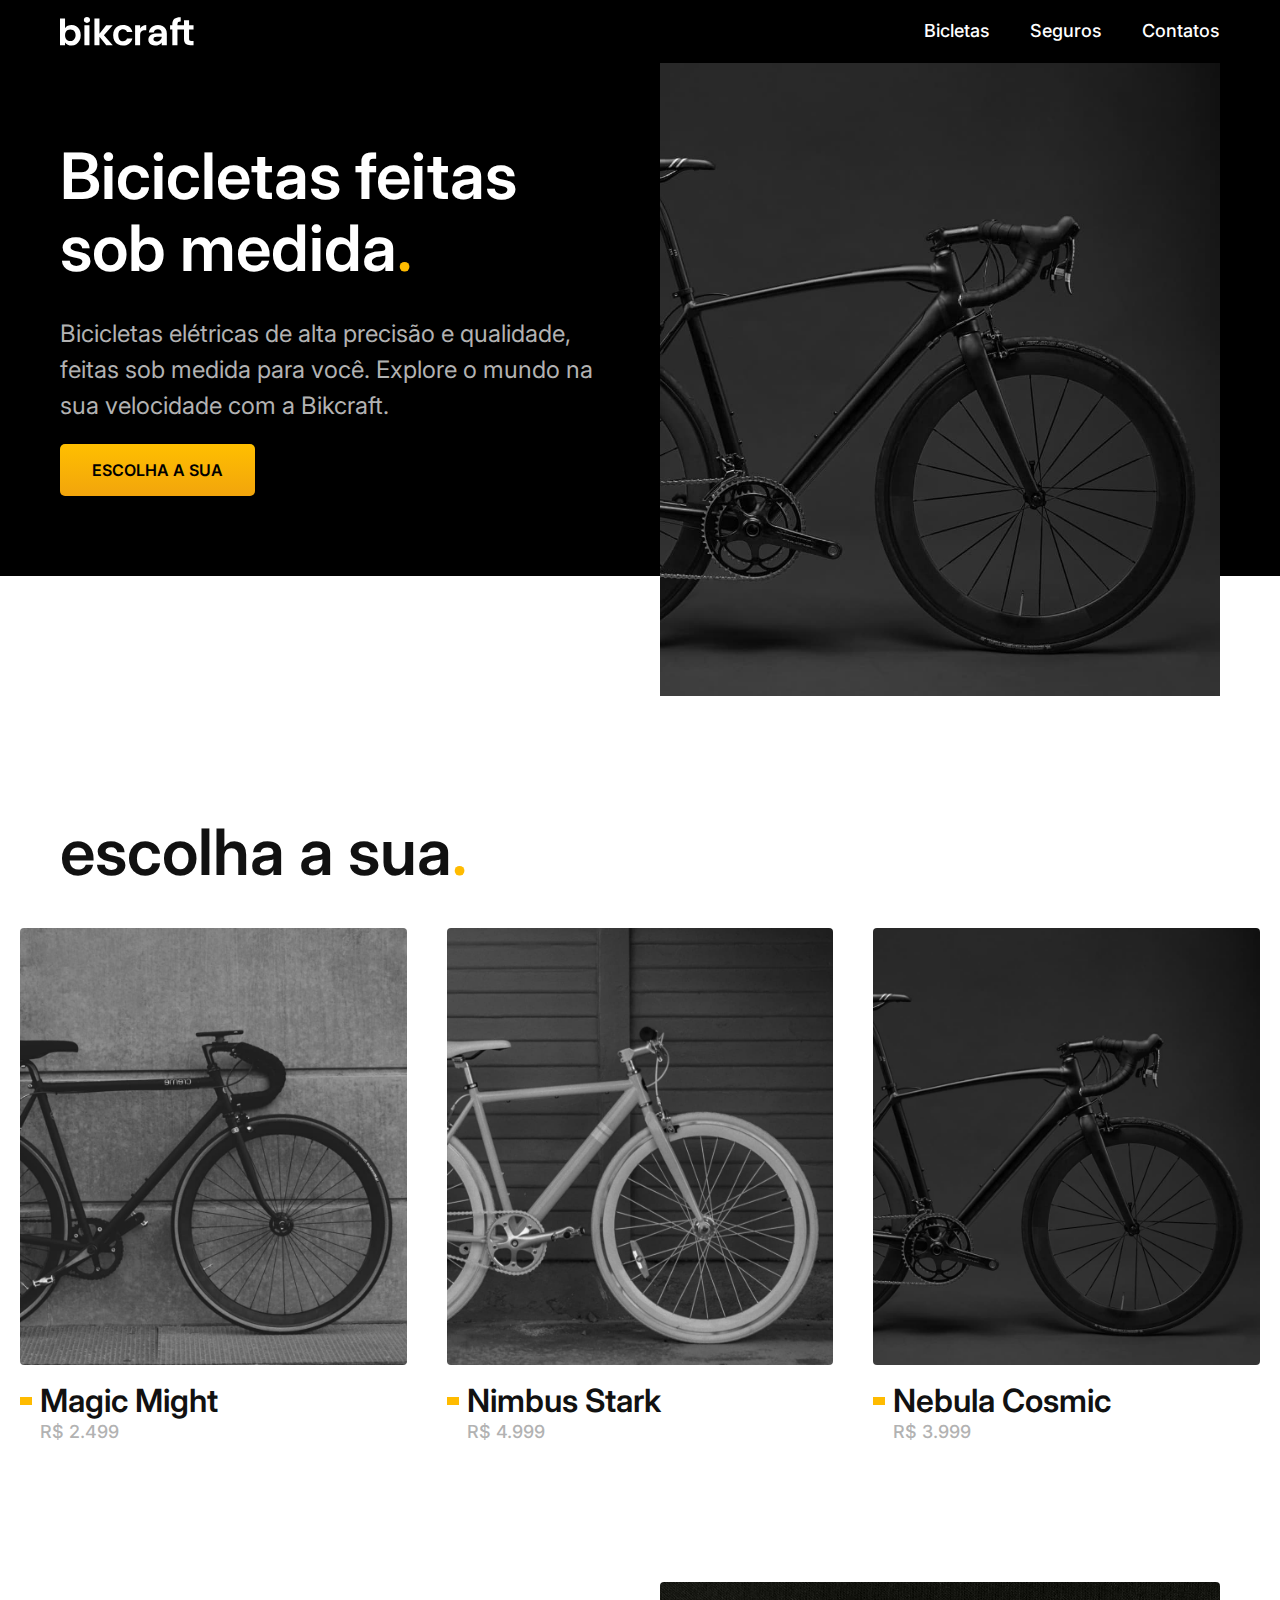
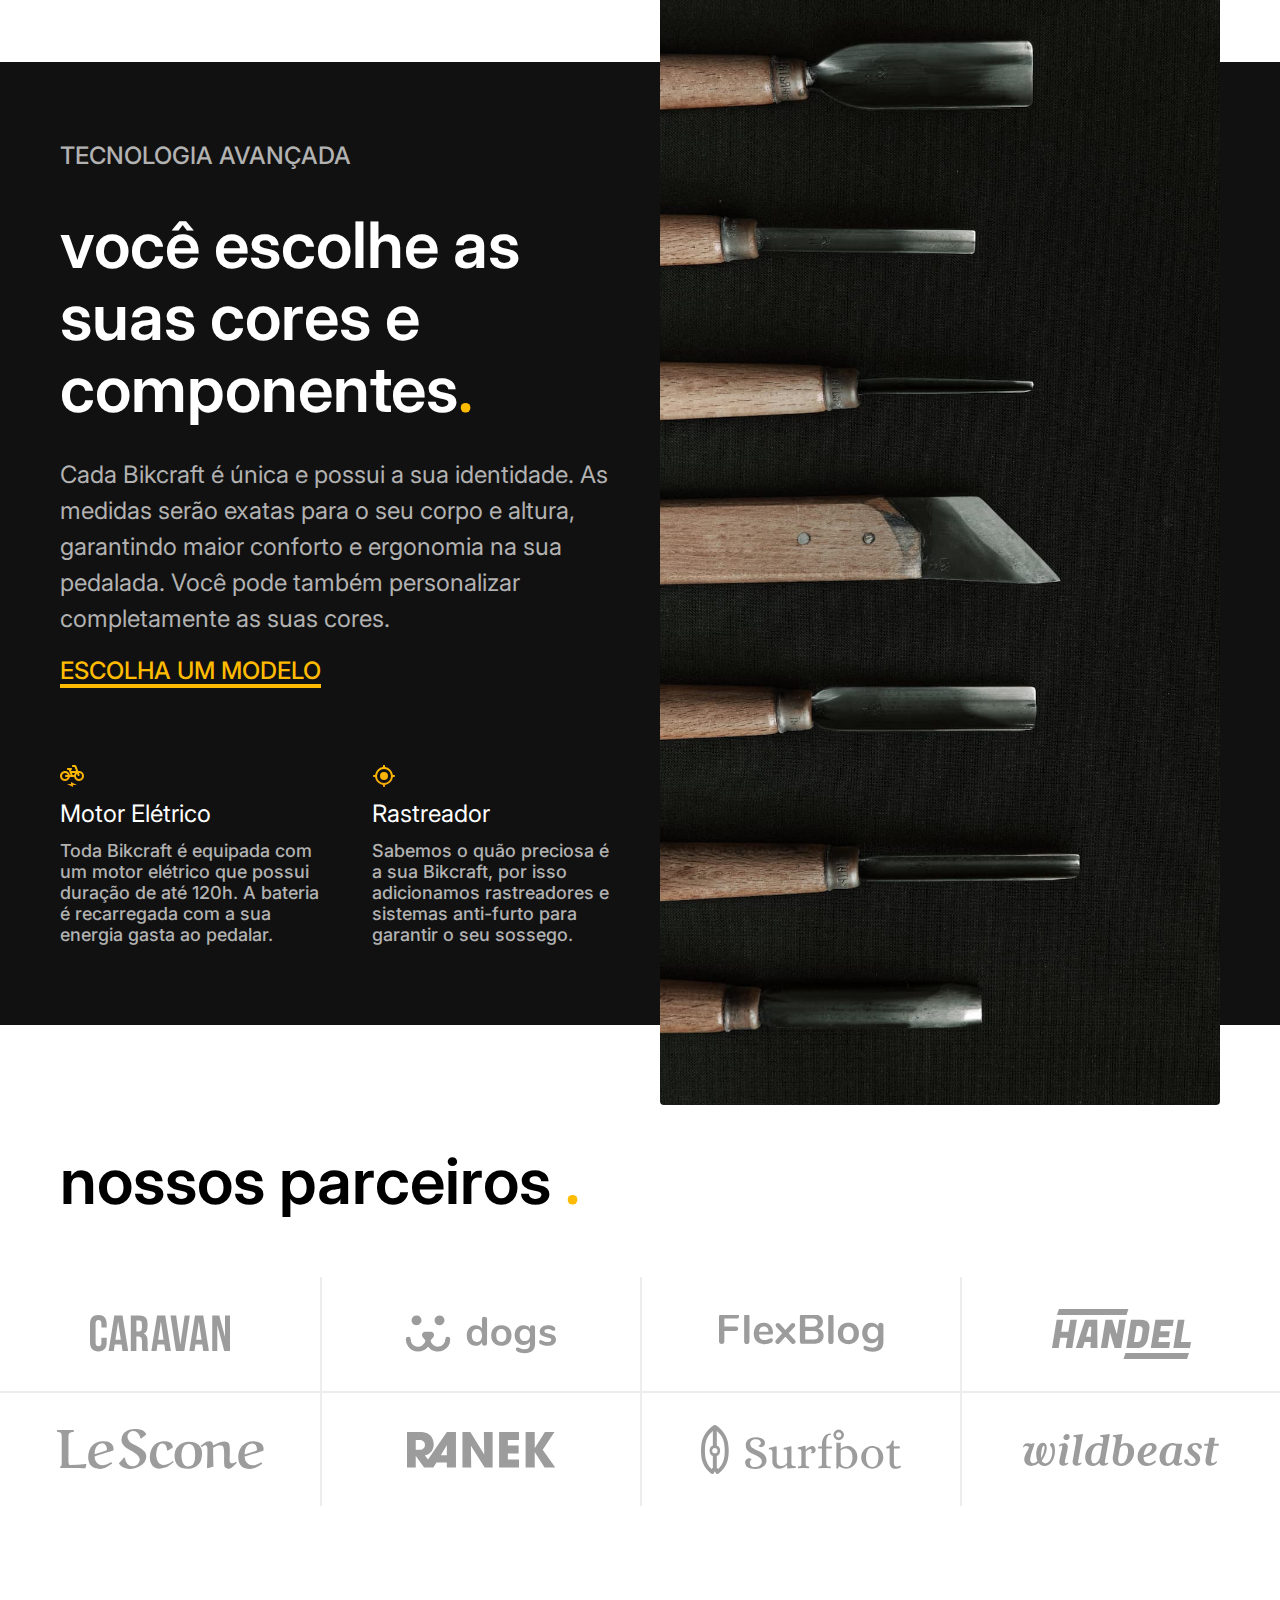
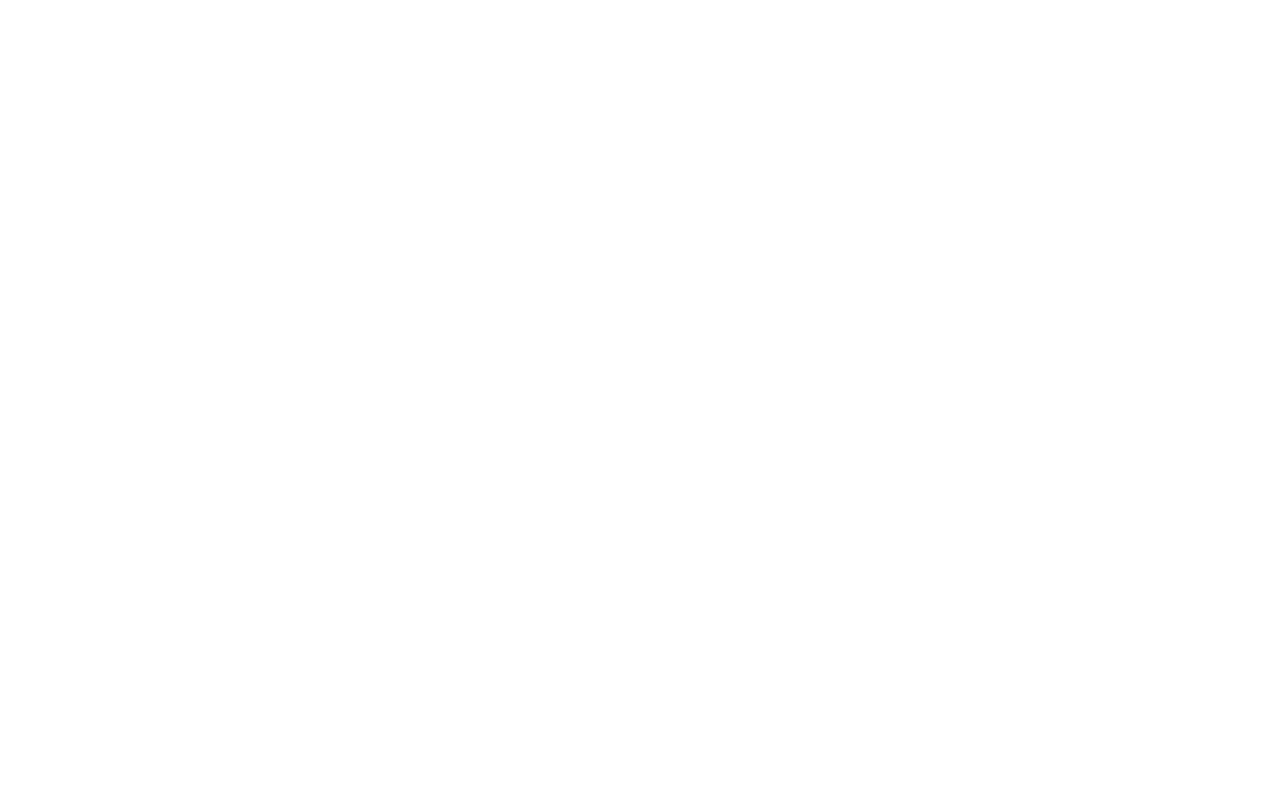
==== index.html @ 53ea2960 "feat: adicionar secao de parceiros" ====
<!DOCTYPE html>
<html lang="pt-br">

<head>
    <meta charset="UTF-8">
    <meta name="viewport" content="width=device-width, initial-scale=1.0">
    <meta name="description" content="Bicicletas elétricas de alta precisão e qualidade,  feitas sob medida para o cliente. Explore o mundo na sua velocidade com a Bikcraft.">
    <link rel="stylesheet" href="./assets/css/style.css">

    <link rel="shortcut icon" href="./assets/img/origamid-logo.png" type="image/x-icon">

    <title>Bikcraft Origamid</title>
</head>

<body>
    <header class="header-bg">

        <div class="header container">
            <a href="./index.html">
                <figure><img srcset="assets/img/bikcraft.svg" alt="bicicleta preta"></figure>
            </a>
            <nav aria-label="primaria">
                <ul class="header-menu font-s cor-0">
                    <li><a href="./bicicletas.html">Bicletas</a></li>
                    <li><a href="./seguros.html">Seguros</a></li>
                    <li><a href="./contatos.html">Contatos</a></li>
                </ul>
            </nav>
        </div>
    </header>

    <main class="introducao-bg">
        <section>
            <div class="introducao container">
                <div class="introducao-conteudo">
                    <h1 class="font-xl cor-0">Bicicletas feitas sob medida<span class="cor-p1">.</span></h1>
                    <p class="font-m cor-5">Bicicletas elétricas de alta precisão e qualidade, feitas sob medida para você. Explore o mundo na sua velocidade com a Bikcraft.</p>
                    <a href="./bicicletas.html" class="botao">ESCOLHA A SUA</a>
                </div>
                <figure><img srcset="assets/img/bicicletas/nimbus-home.jpg" alt="bicicleta preta"></figure>
            </div>
        </section>
    </main>

    <article class="bicicletas-lista">
        <h2 class="font-xl cor-11 container">escolha a sua<span class="cor-p1">.</span></h2>

        <ul class="container">



            <li>
                <a href="">
                    <img src="./assets/img/bicicletas/magic-home.jpg" alt="">
                    <h3 class="font-l cor-11">Magic Might</h3>
                    <span class="font-s cor-5">R$ 2.499</span>
                </a>
            </li>


            <li>
                <a href="">
                    <img src="./assets/img/bicicletas/nebula-home.jpg" alt="">
                    <h3 class="font-l cor-11">Nimbus Stark</h3>
                    <span class="font-s cor-5">R$ 4.999</span>
                </a>

            </li>

            <li>
                <a href="">
                    <figure><img src="./assets/img/bicicletas/nimbus-home.jpg" alt=""></figure>
                    <h3 class="font-l cor-11">Nebula Cosmic</h3>
                    <span class="font-s cor-5">R$ 3.999</span>
                </a>
            </li>

        </ul>

    </article>

    <article class="tecnologia-bg">

        <div class="tecnologia container">

            <div class="tecnologia-conteudo">

                <span class="font-m-b cor-5">TECNOLOGIA AVANÇADA</span>
                <h2 class="font-xl cor-0">você escolhe as suas cores e componentes<span class="cor-p1">.</span></h2>
                <p class="font-m cor-5">Cada Bikcraft é única e possui a sua identidade. As medidas serão exatas para o seu corpo e altura, garantindo maior conforto e ergonomia na sua pedalada. Você pode também personalizar completamente as suas cores.</p>
                <a href="" class="font-m-b cor-p1">ESCOLHA UM MODELO</a>


                <div class="tecnologia-vantagens">

                    <div>
                        <img src="./assets/img/icones/eletrica.svg" alt="">
                        <h3 class="font-m cor-0">Motor Elétrico</h3>
                        <p class="font-s cor-5">Toda Bikcraft é equipada com um motor elétrico que possui duração de até 120h. A bateria é recarregada com a sua energia gasta ao pedalar.</p>
                    </div>

                    <div>
                        <img src="./assets/img/icones/rastreador.svg" alt="">
                        <h3 class="font-m cor-0">Rastreador</h3>
                        <p class="font-s cor-5">Sabemos o quão preciosa é a sua Bikcraft, por isso adicionamos rastreadores e sistemas anti-furto para garantir o seu sossego.</p>
                    </div>
                </div>


            </div>

            <figure class="tecnologia-img"><img src="./assets/img/fotos/tecnologia.jpg" alt=""></figure>
        </div>
    </article>

    <section aria-labelledby="parceiros-title" class="parceiros ">
        <h2 id="parceiros-title" class="font-xl container">nossos parceiros <span class="cor-p1">.</span></h2>

        <ul class="parceiros-conteudo">
            <li><img src="./assets/img/parceiros/caravan.svg" alt=""></li>
            <li><img src="./assets/img/parceiros/dogs.svg" alt=""></li>
            <li><img src="./assets/img/parceiros/flexblog.svg" alt=""></li>
            <li><img src="./assets/img/parceiros/handel.svg" alt=""></li>
            <li><img src="./assets/img/parceiros/lescone.svg" alt=""></li>
            <li><img src="./assets/img/parceiros/ranek.svg" alt=""></li>
            <li><img src="./assets/img/parceiros/surfbot.svg" alt=""></li>
            <li><img src="./assets/img/parceiros/wildbeast.svg" alt=""></li>
        </ul>

    </section>


</body>

</html>
---- assets/css/style.css ----
@import url(./global/global.css);
@import url(./utilidades/cores.css);
@import url(./utilidades/tipografia.css);

@import url(./global/header.css);

@import url(./utilidades/componentes.css);

@import url(./home/introducao.css);
@import url(./home/bicicletas-lista.css);
@import url(./home/tecnologias.css);
@import url(./home/parceiros.css);
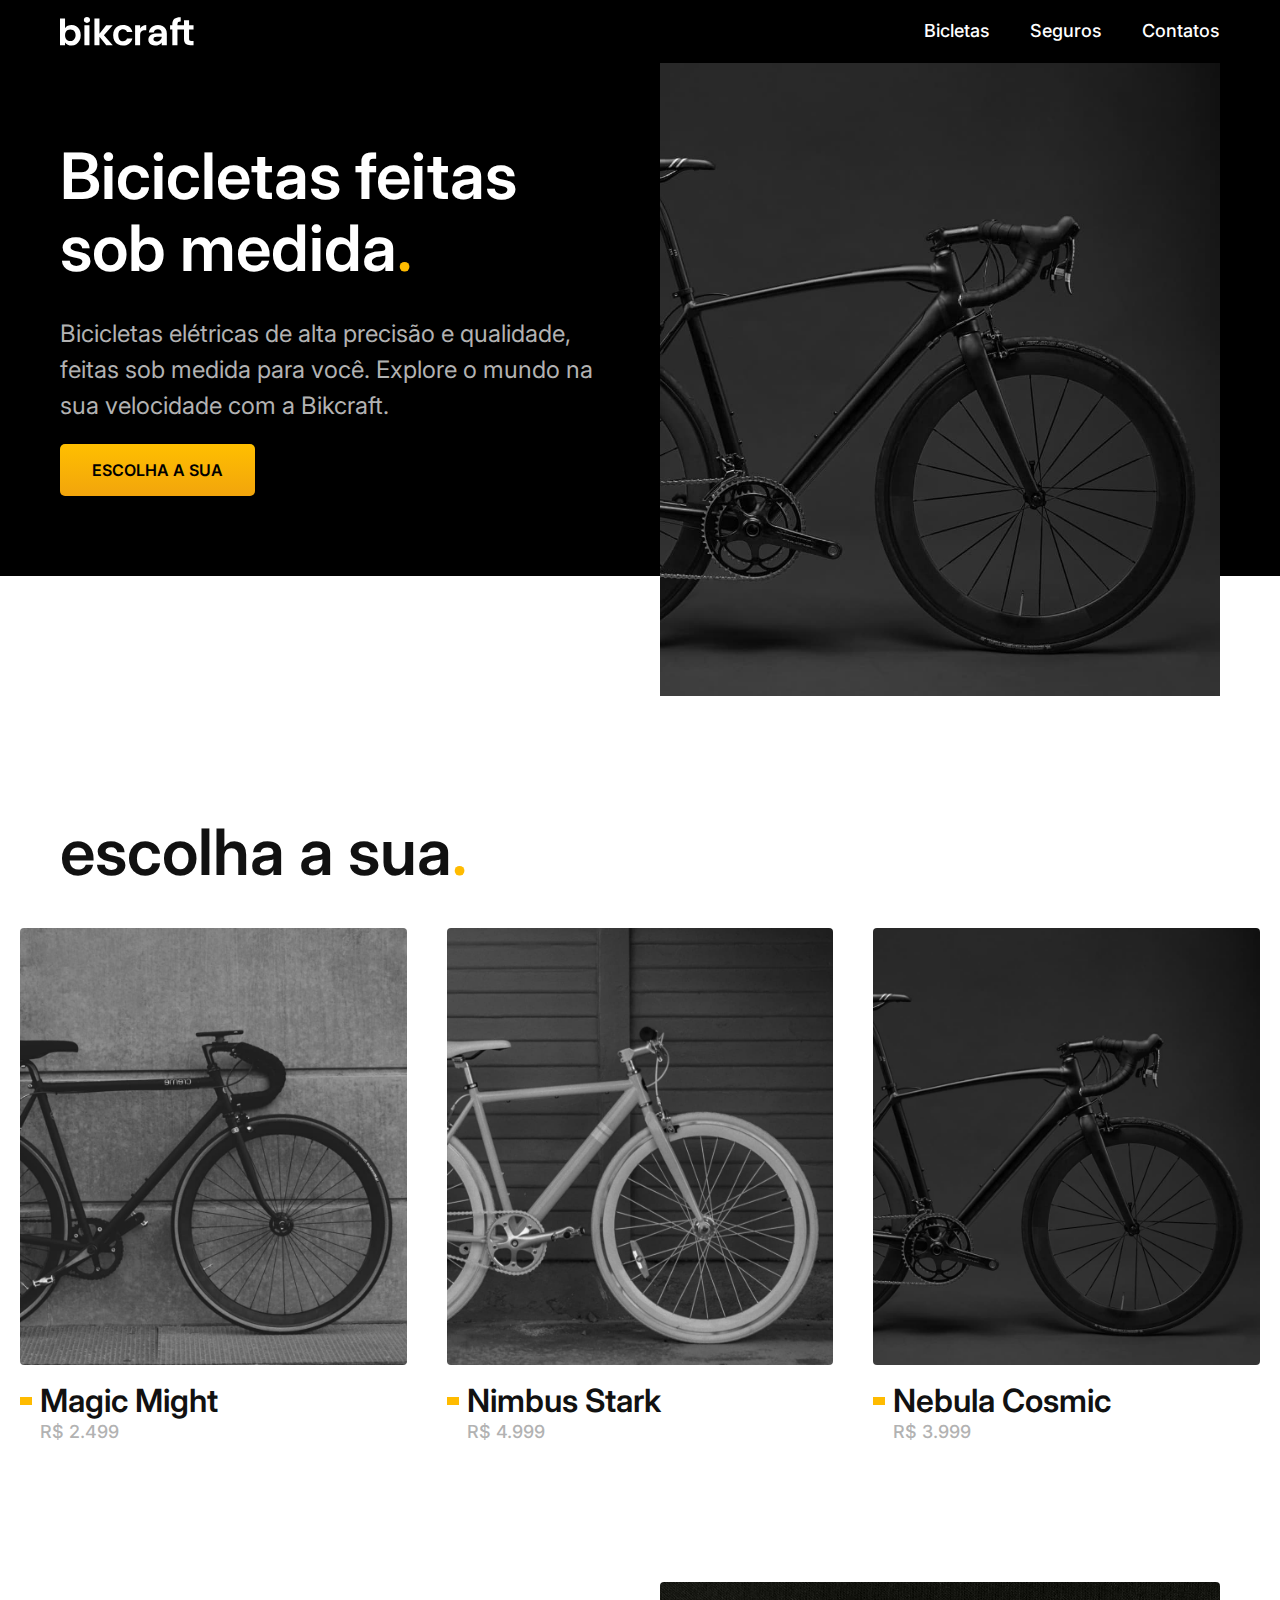
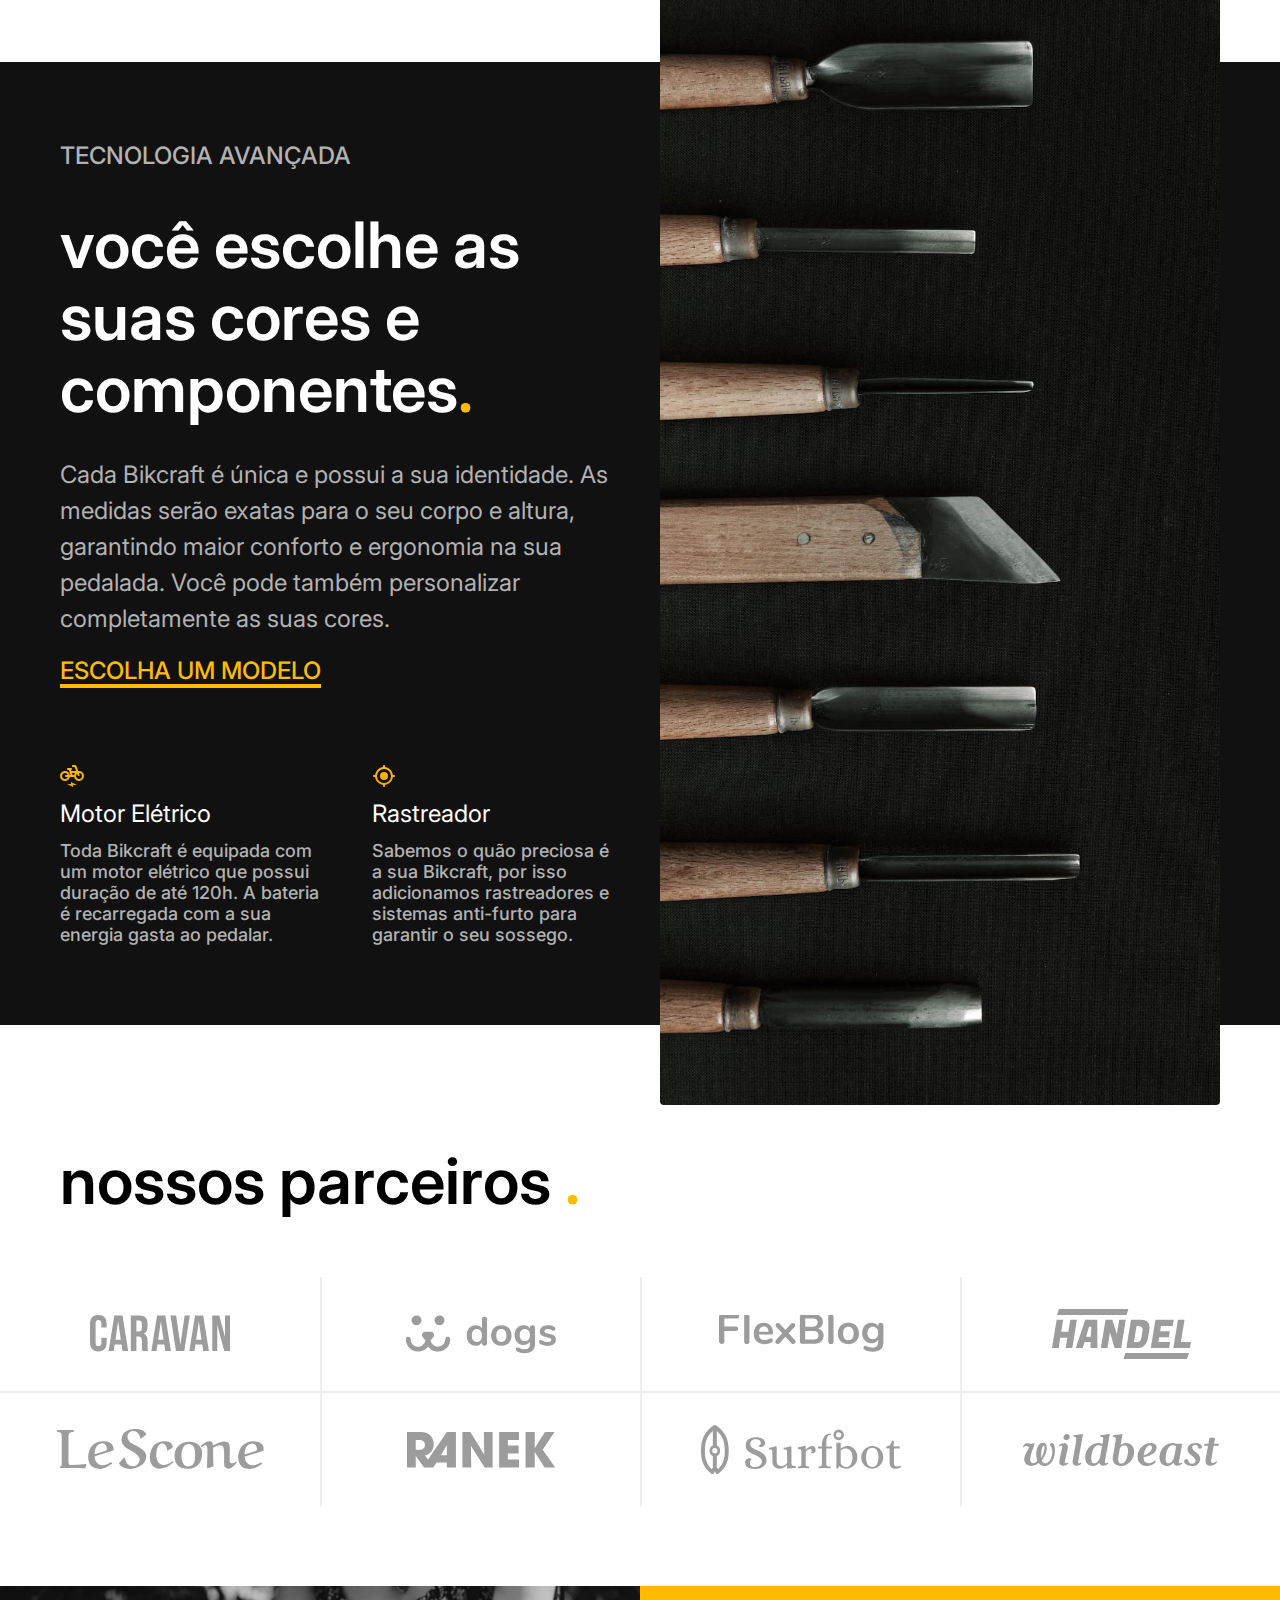
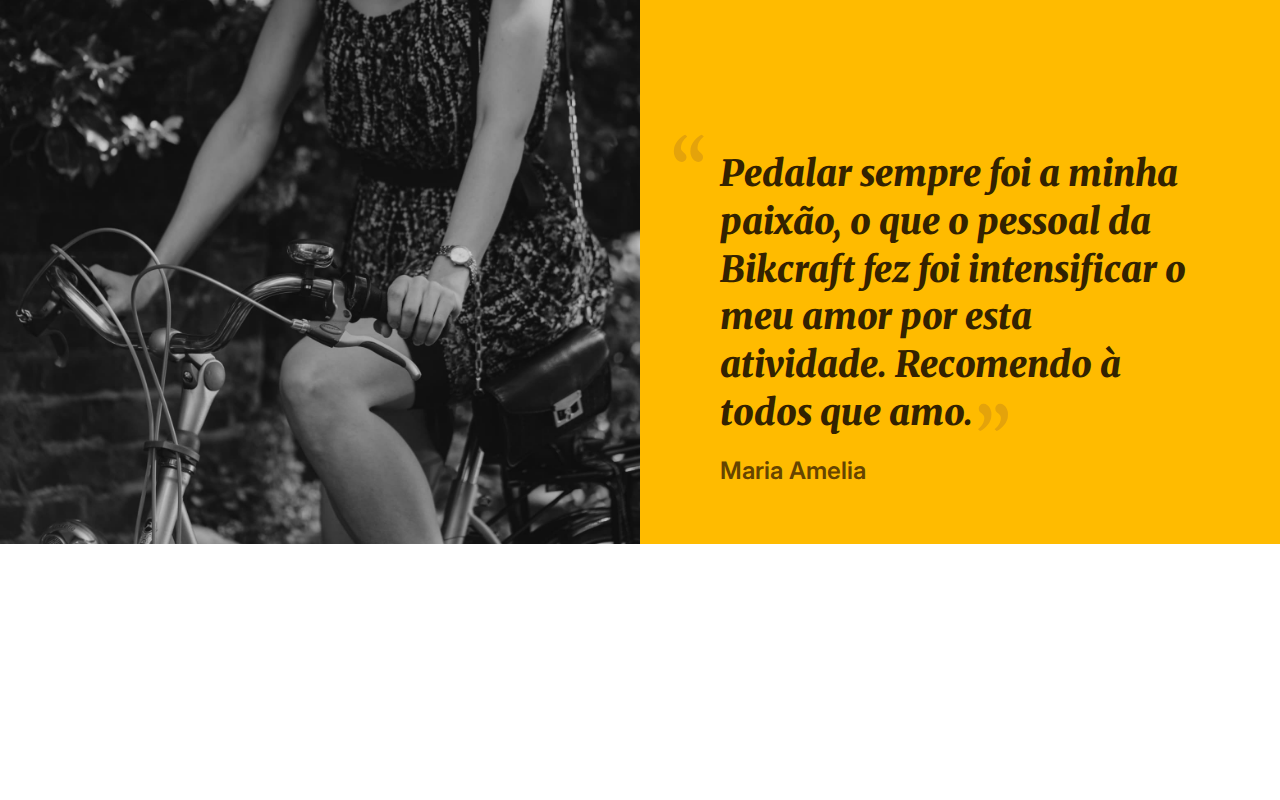
==== commit d48d2100: "feat: adicionar secao de depoimentos" ====
--- a/index.html
+++ b/index.html
@@ -129,7 +129,16 @@
 
     </section>
 
+    <section aria-label="depoimento de clientes" class="depoimento ">
+        <div class="depoimento-img"><img src="./assets/img/fotos/depoimento.jpg" alt=""></div>
+        <div class="depoimento-conteudo">
+            <blockquote>
+                <p>Pedalar sempre foi a minha paixão, o que o pessoal da Bikcraft fez foi intensificar o meu amor por esta atividade. Recomendo à todos que amo.</p>
+                <span class="font-m-b cor-p4">Maria Amelia</span>
+            </blockquote>
+        </div>
 
+    </section>
 </body>
 
 </html>--- a/assets/css/style.css
+++ b/assets/css/style.css
@@ -6,8 +6,11 @@
 
 @import url(./utilidades/componentes.css);
 
+
+/* Home */
 @import url(./home/introducao.css);
 @import url(./home/bicicletas-lista.css);
 @import url(./home/tecnologias.css);
 @import url(./home/parceiros.css);
+@import url(./home/depoimentos.css);
 
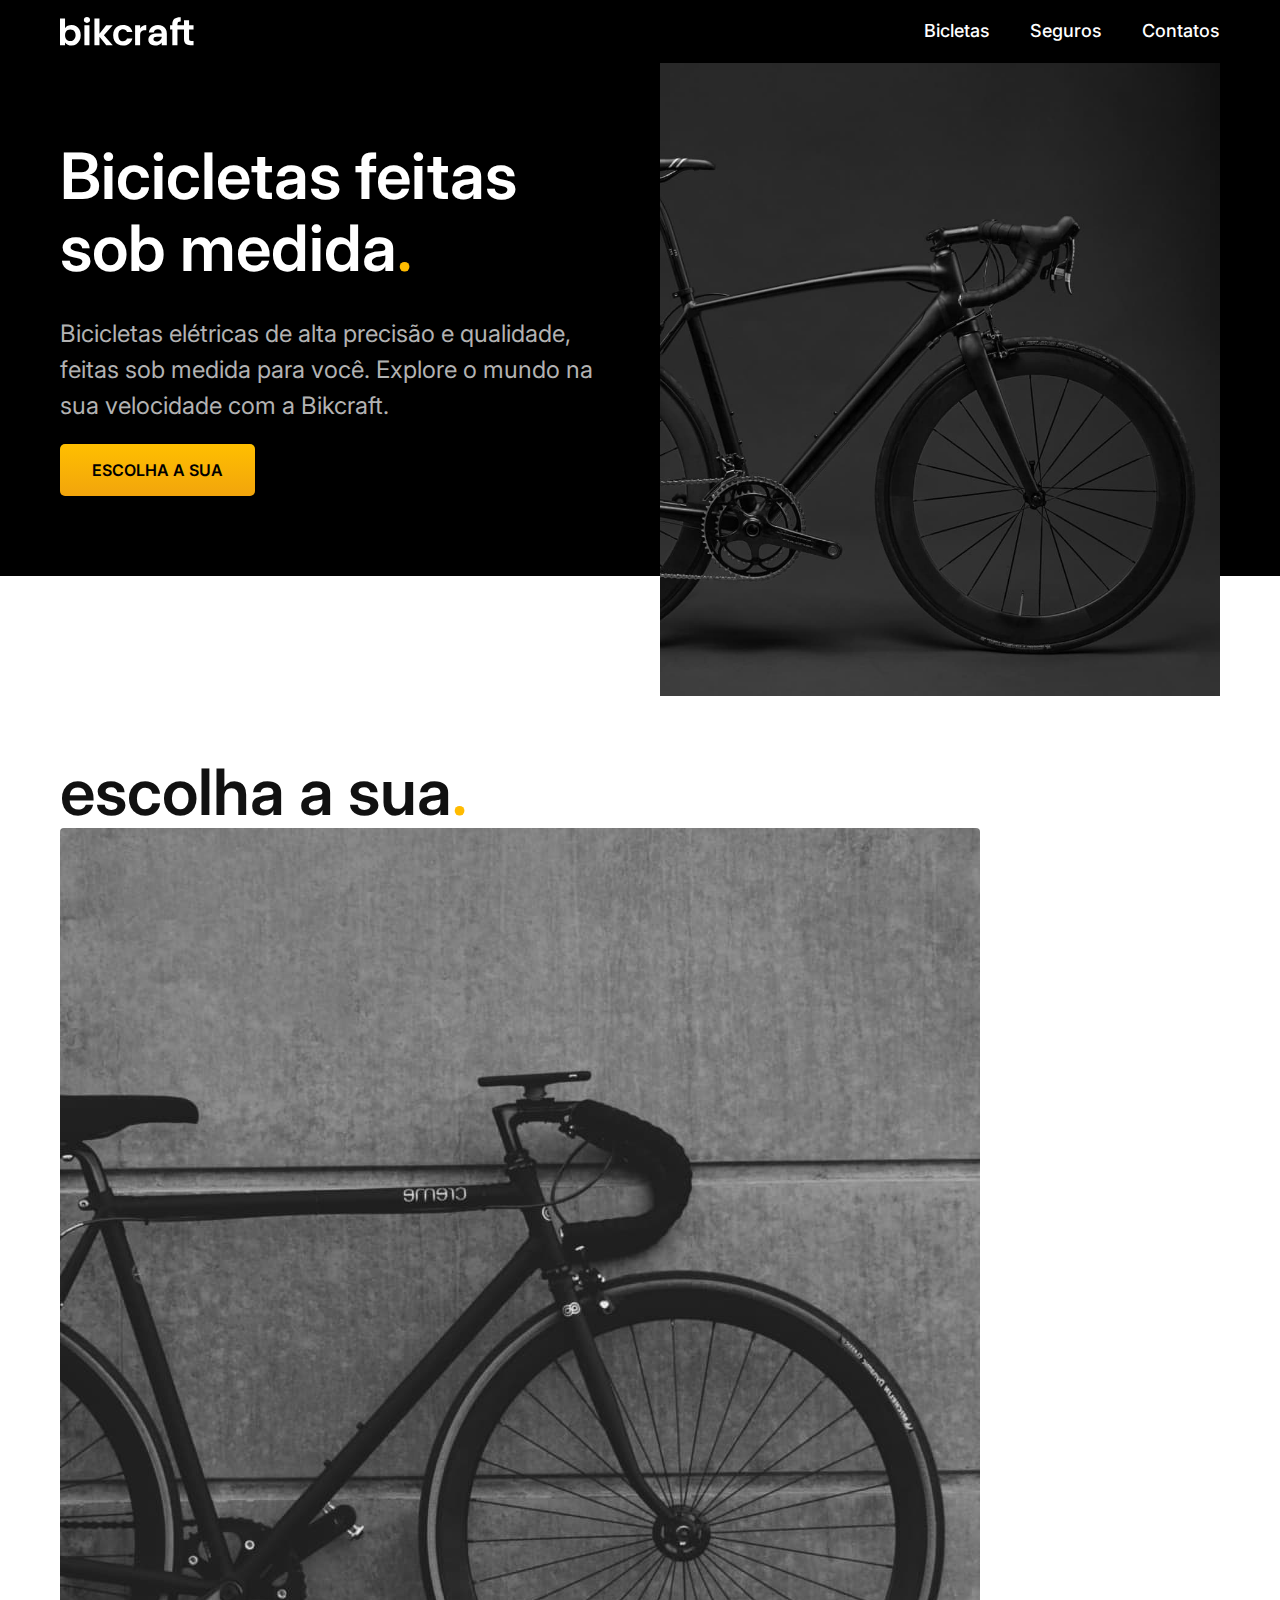
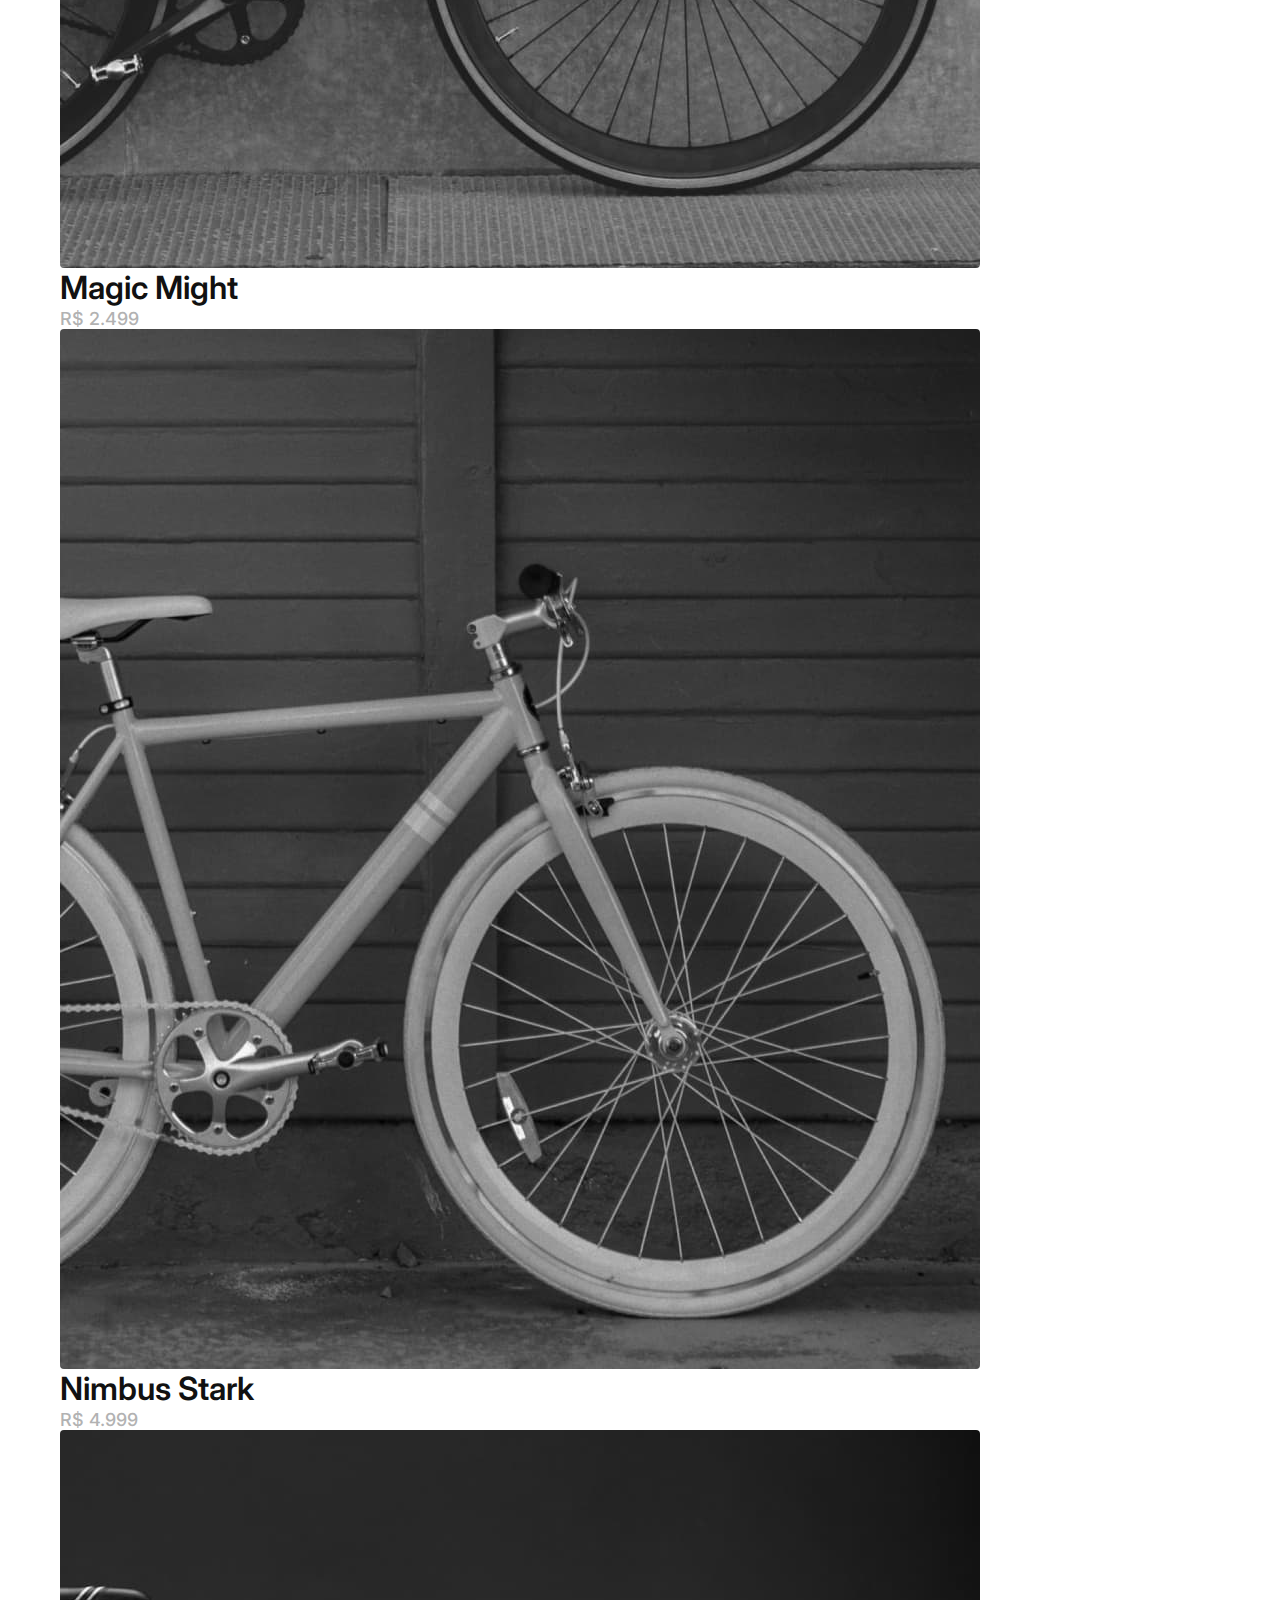
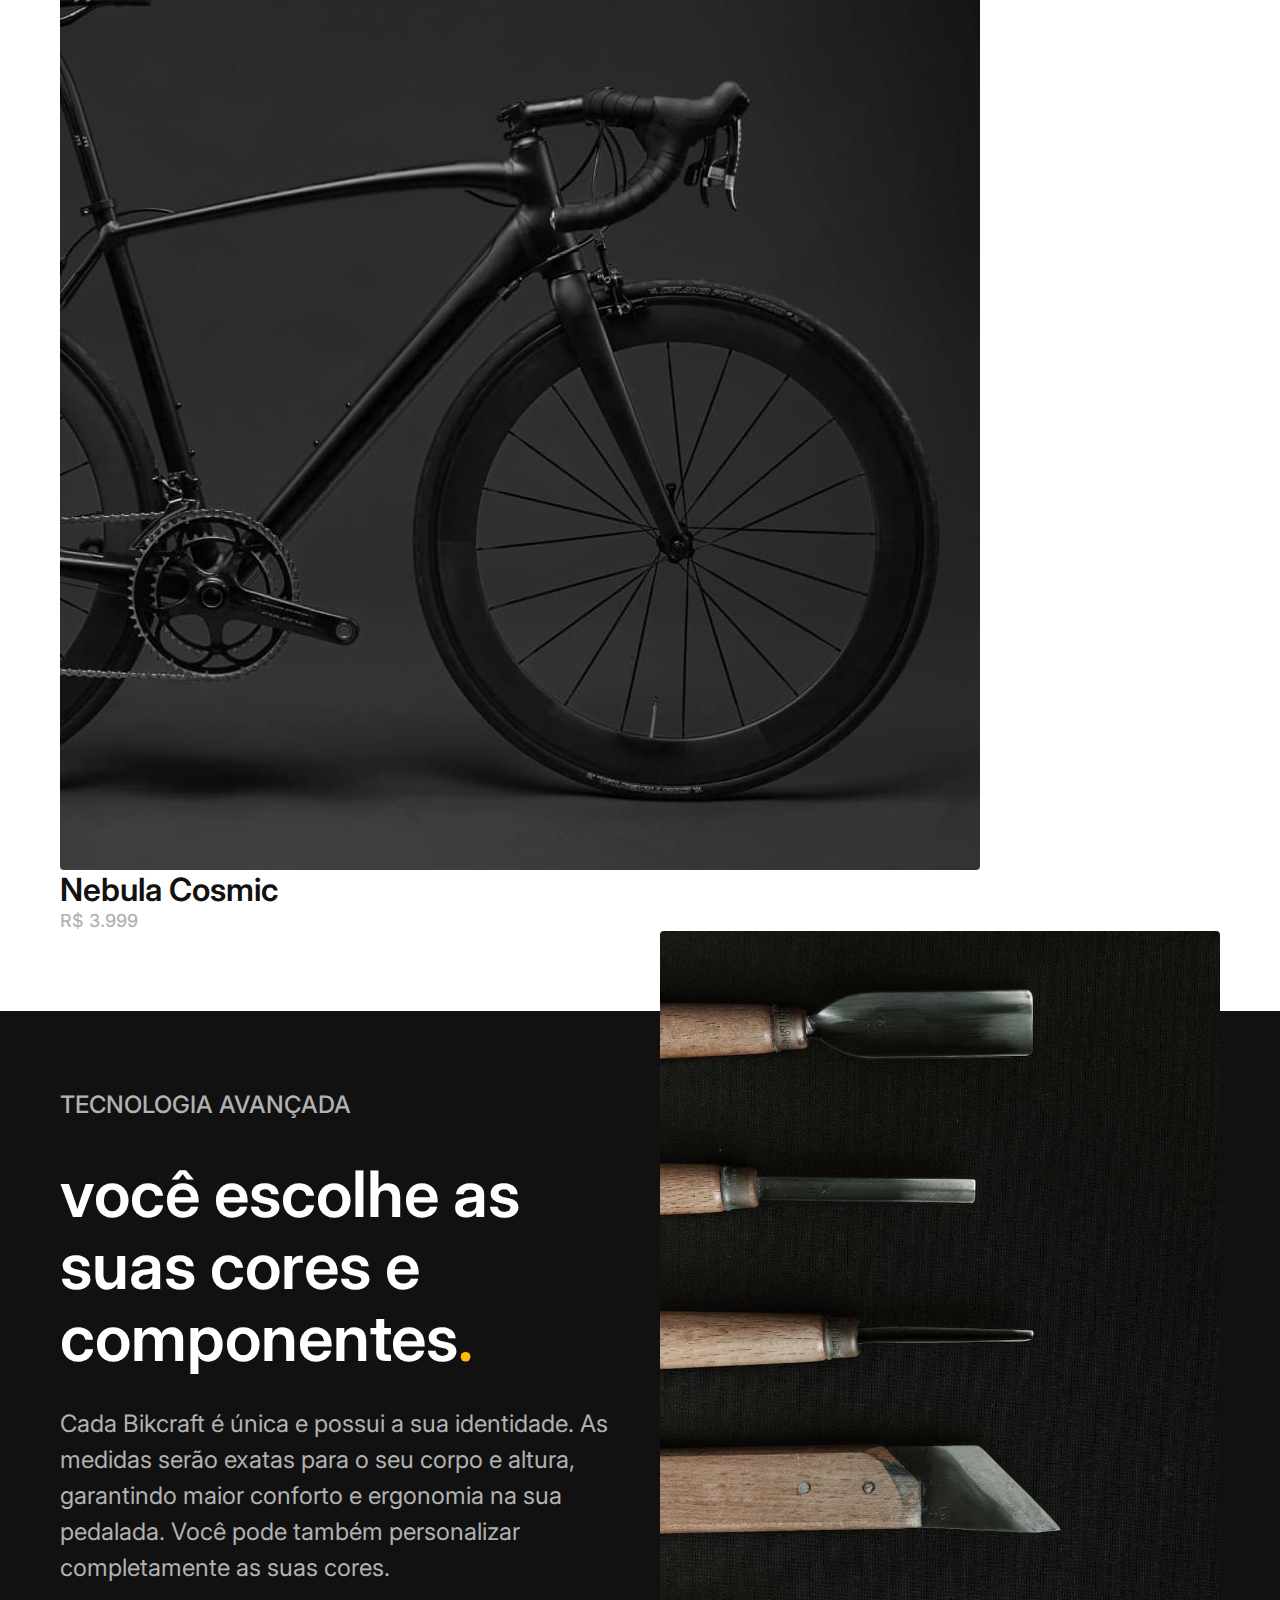
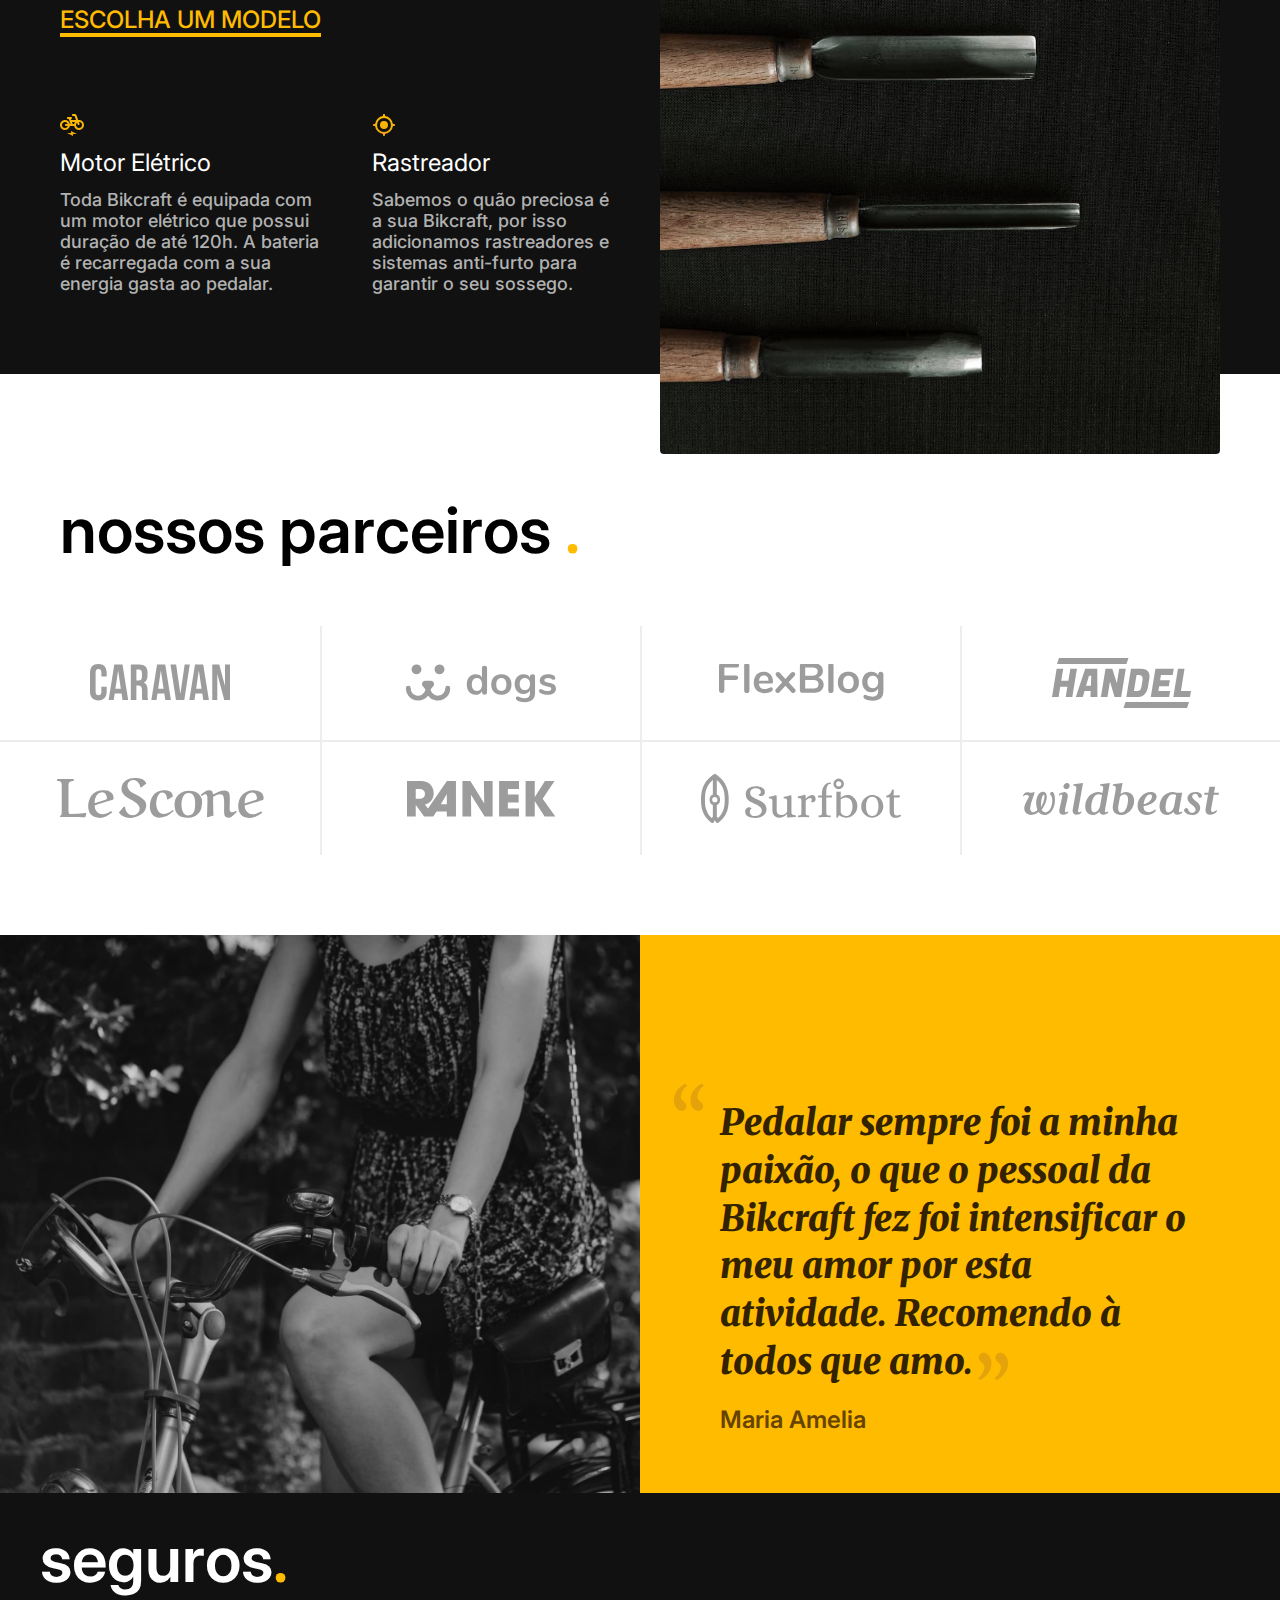
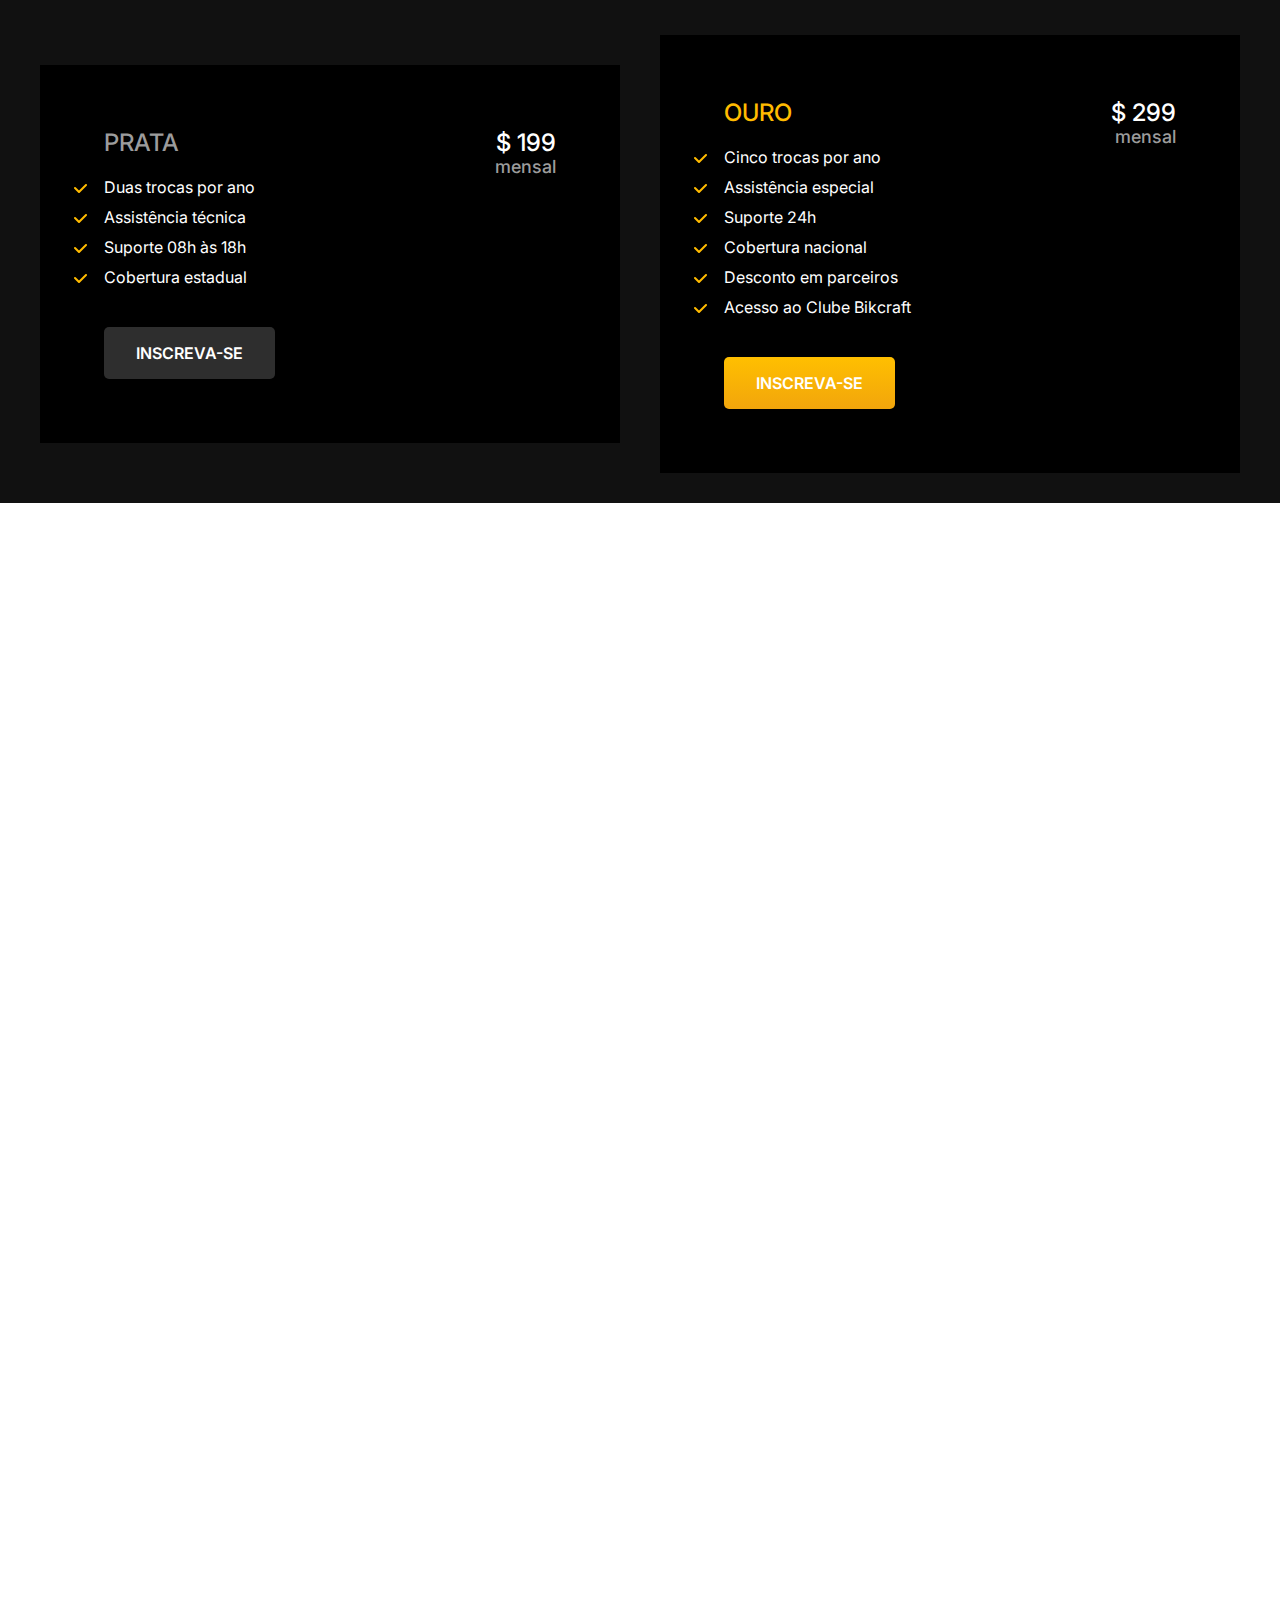
==== commit bb2d5088: "feat: adicionanr secao de seguros" ====
--- a/index.html
+++ b/index.html
@@ -139,6 +139,52 @@
         </div>
 
     </section>
+
+    <article class="seguros-bg">
+        <div class="seguros container">
+            <h2 class="font-xl cor-0">seguros<span class="cor-p1">.</span></h2>
+
+            <div class="seguro-item">
+
+
+                <h3 class="font-m-b cor-6">PRATA</h3>
+                <span class="font-m-b cor-0">
+                    $ 199
+                    <span class="font-s cor-6">mensal</span>
+                </span>
+                <ul>
+                    <li>Duas trocas por ano </li>
+                    <li>Assistência técnica</li>
+                    <li>Suporte 08h às 18h</li>
+                    <li>Cobertura estadual</li>
+                    <a href="" class="botao  seguro-botao botao-prata">INSCREVA-SE</a>
+                </ul>
+
+            </div>
+
+            <div class="seguro-item">
+
+                <h3 class="font-m-b cor-p1">OURO</h3>
+                <span class="font-m-b cor-0">
+                    $ 299
+                    <span class="font-s cor-6">mensal</span>
+                </span>
+                <ul>
+                    <li>Cinco trocas por ano</li>
+                    <li>Assistência especial</li>
+                    <li>Suporte 24h</li>
+                    <li>Cobertura nacional</li>
+                    <li>Desconto em parceiros</li>
+                    <li>Acesso ao Clube Bikcraft</li>
+                    <a href="" class="botao seguro-botao">INSCREVA-SE</a>
+                </ul>
+
+
+
+
+            </div>
+    </article>
+
 </body>
 
 </html>--- a/assets/css/style.css
+++ b/assets/css/style.css
@@ -1,16 +1,21 @@
-@import url(./global/global.css);
+/* Utilidades */
 @import url(./utilidades/cores.css);
 @import url(./utilidades/tipografia.css);
+@import url(./utilidades/componentes.css);
 
+/* Global */
+@import url(./global/global.css);
 @import url(./global/header.css);
+@import url(./global/footer.css);
 
-@import url(./utilidades/componentes.css);
 
 
 /* Home */
 @import url(./home/introducao.css);
-@import url(./home/bicicletas-lista.css);
 @import url(./home/tecnologias.css);
 @import url(./home/parceiros.css);
 @import url(./home/depoimentos.css);
 
+
+@import url(./seguros/seguros.css);
+@import url(./bicicletas/bicicletas-lista.css);
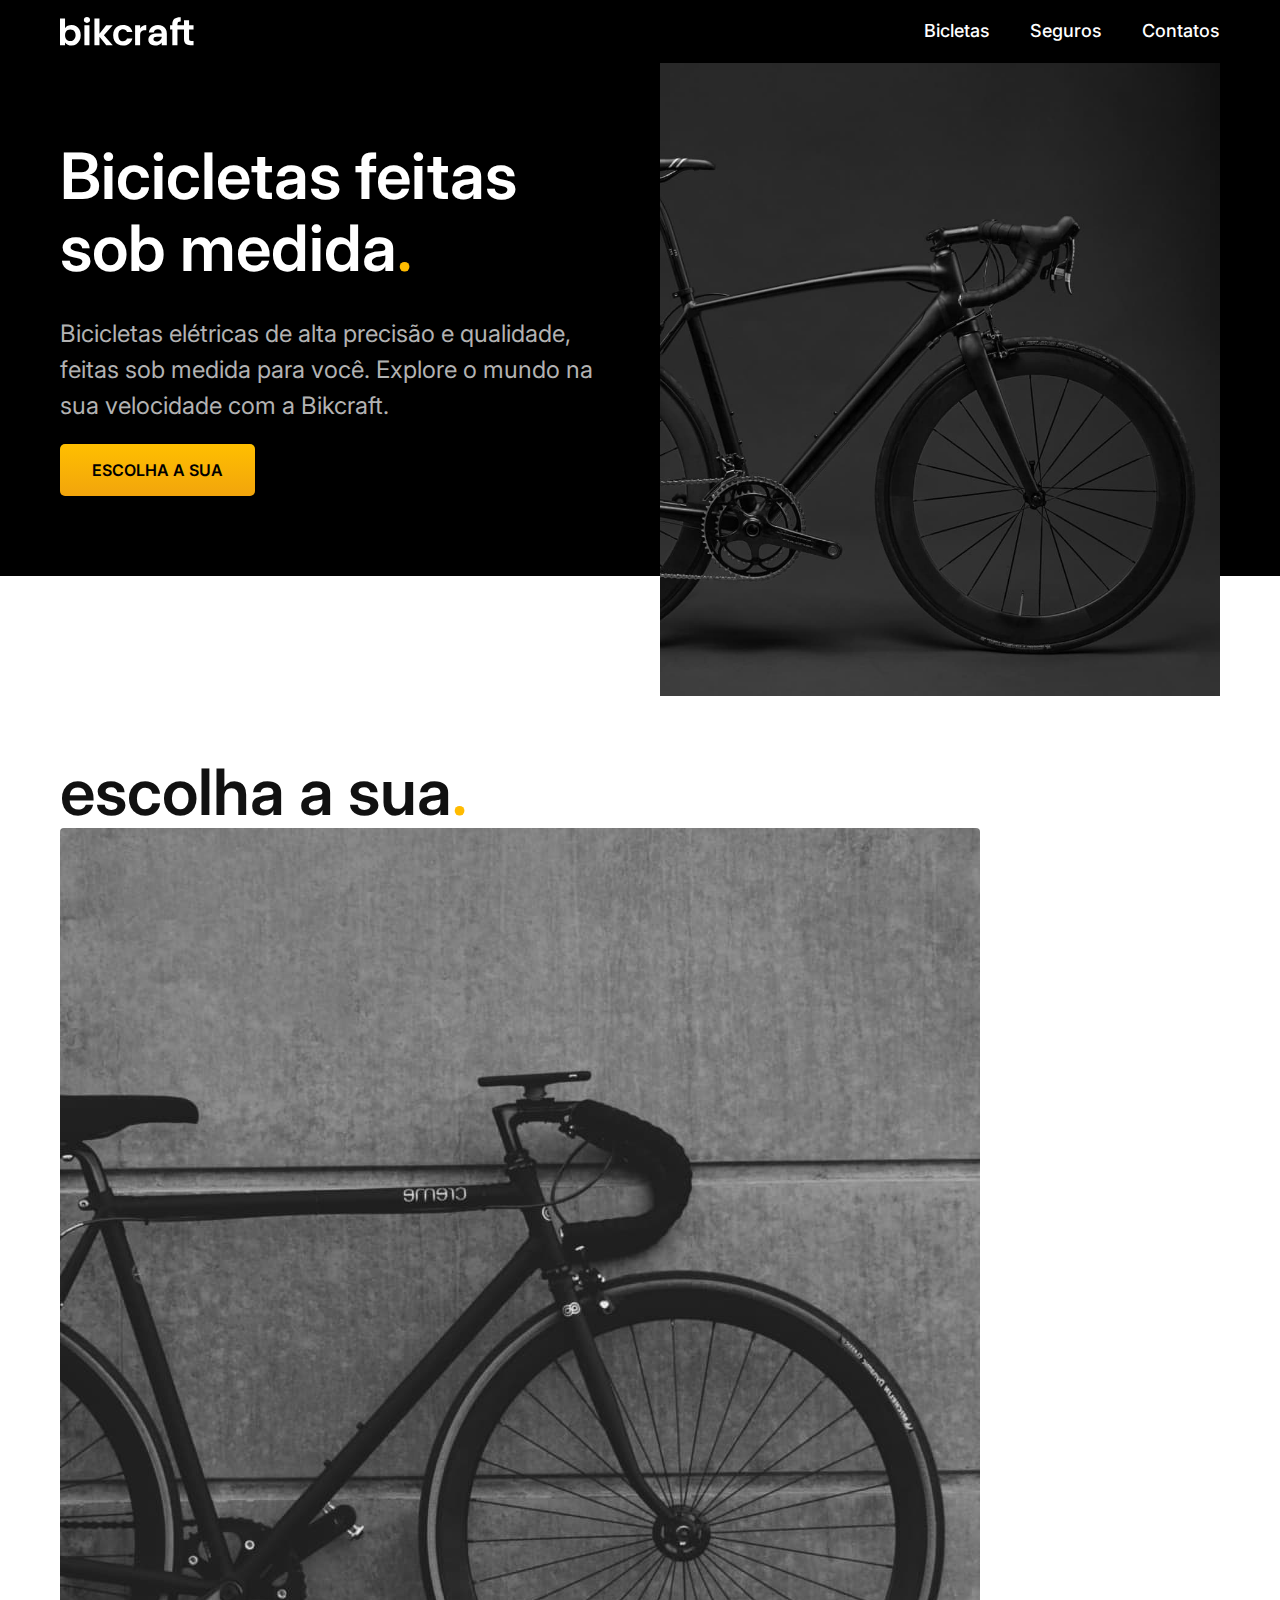
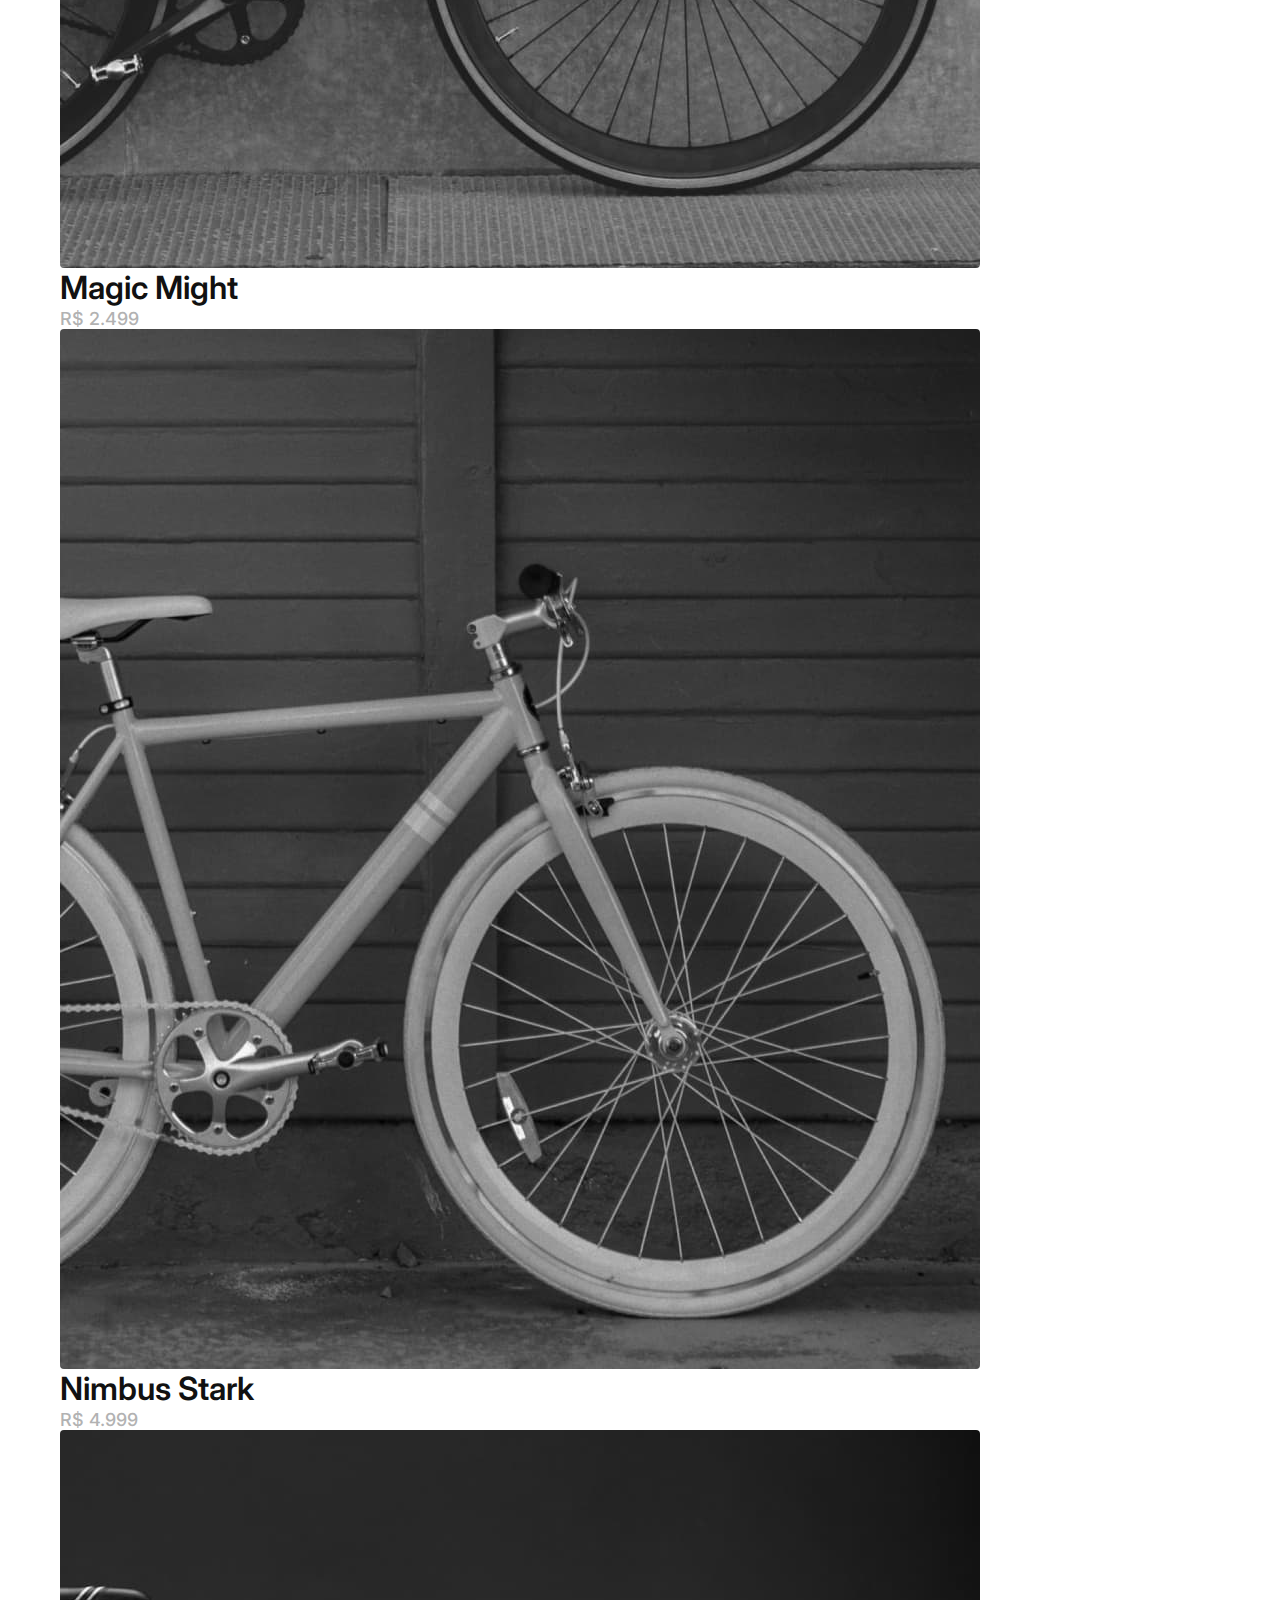
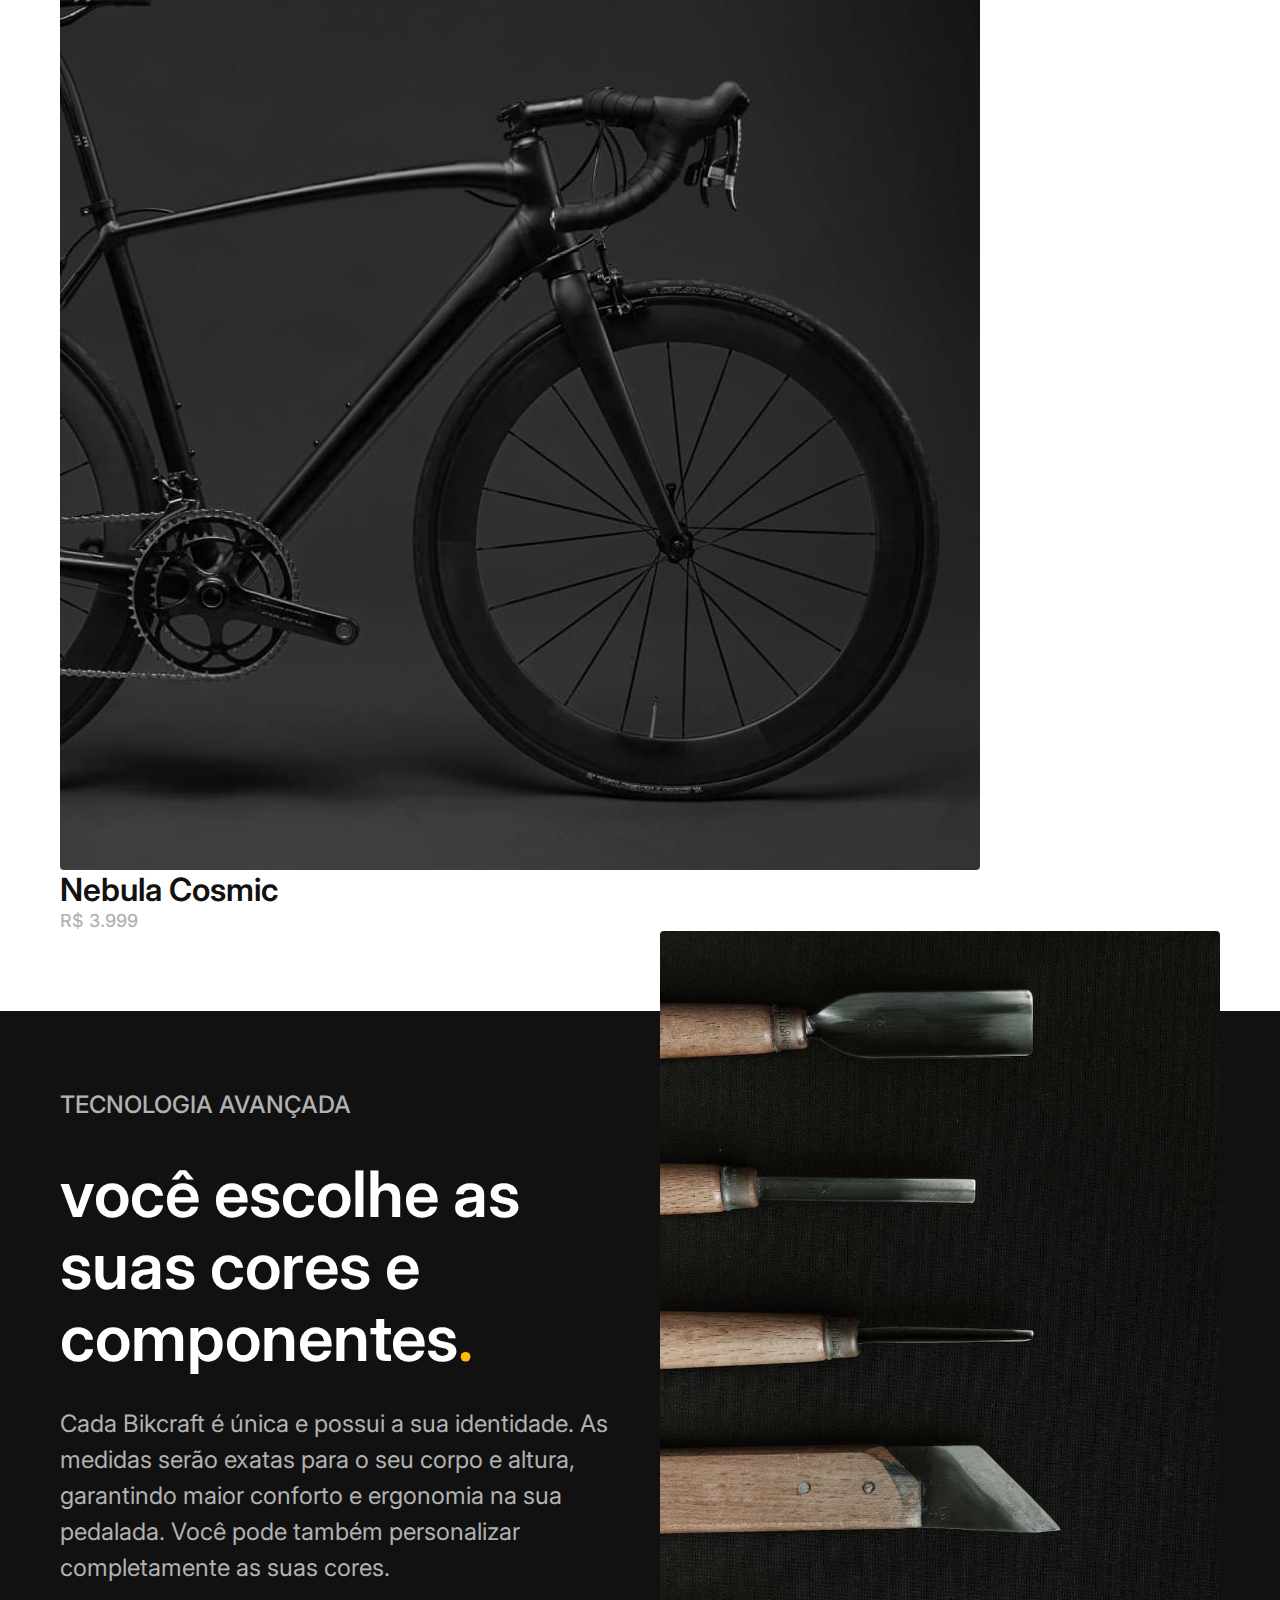
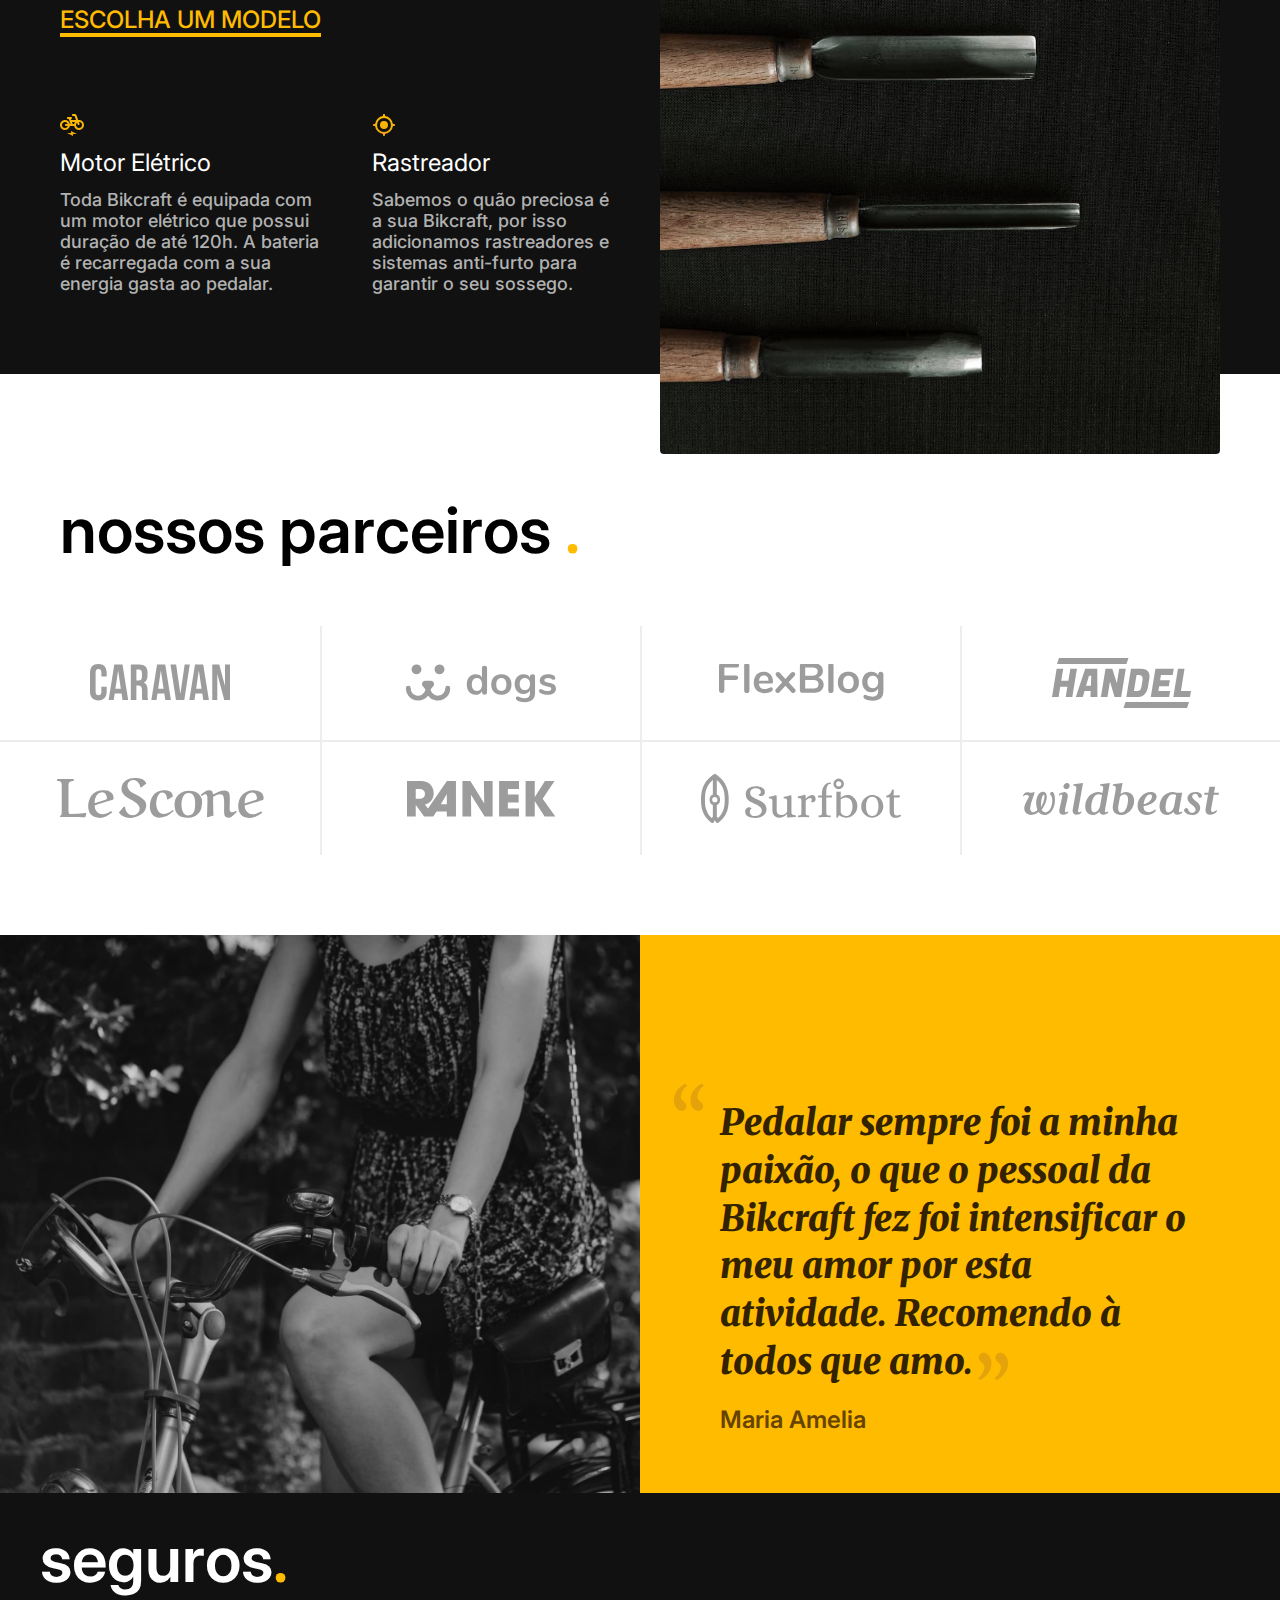
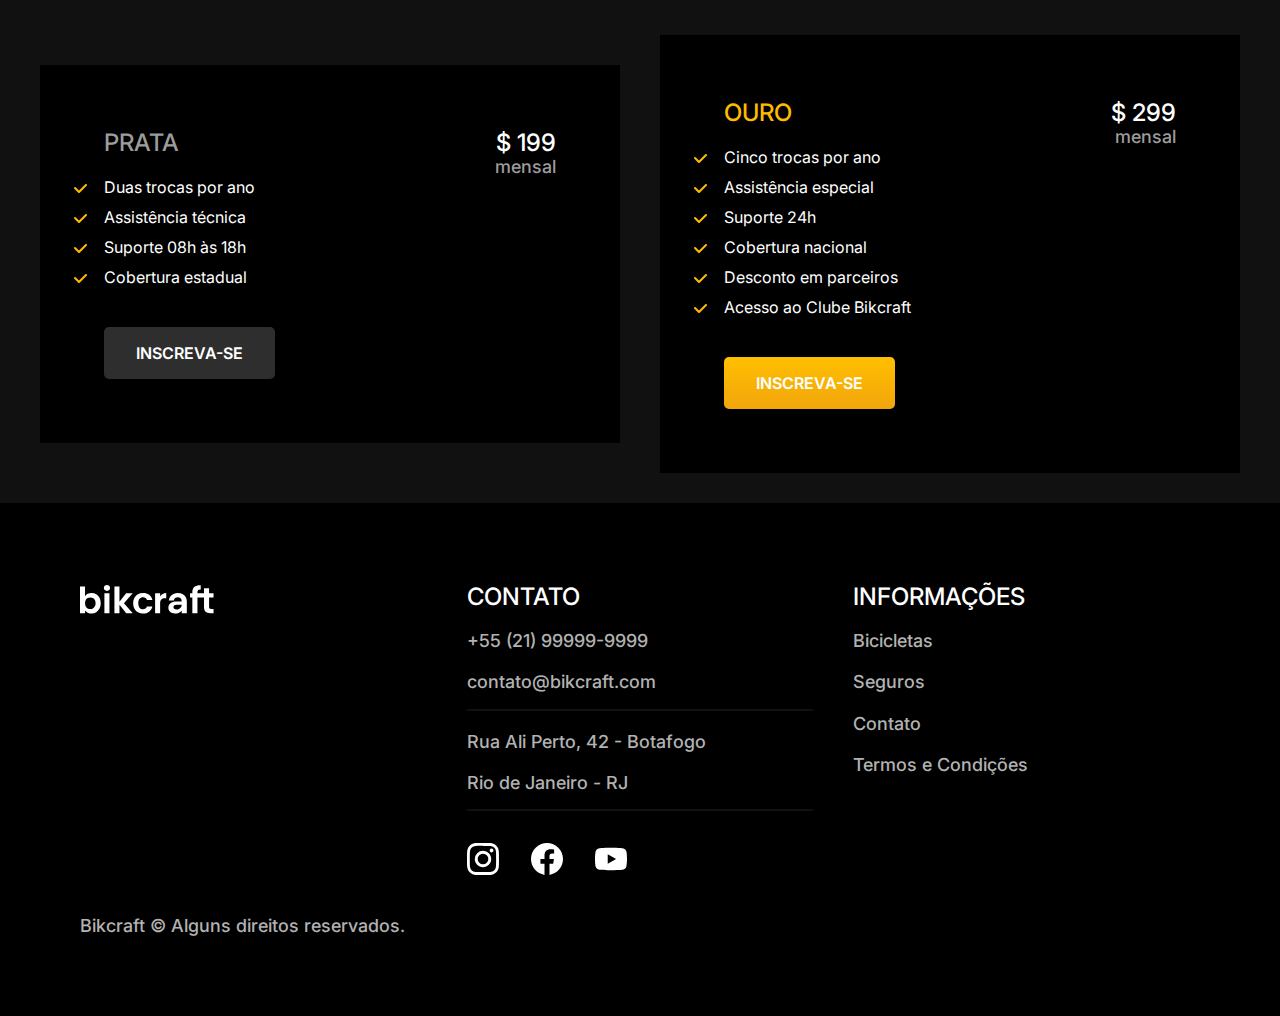
==== commit 5d20a828: "feat: adicionar footer" ====
--- a/index.html
+++ b/index.html
@@ -178,13 +178,47 @@
                     <li>Acesso ao Clube Bikcraft</li>
                     <a href="" class="botao seguro-botao">INSCREVA-SE</a>
                 </ul>
-
-
-
-
-            </div>
+            </div>
+        </div>
     </article>
 
+    <footer class="footer-bg">
+        <div class="footer-conteudo container">
+            <div class="footer-img">
+                <img srcset="assets/img/bikcraft.svg" alt="bicicleta preta">
+            </div>
+
+            <address class="footer-contatos">
+                <h2 class="font-m-b cor-0">CONTATO</h2>
+                <ul class="font-s cor-5">
+                    <li><a href="tel:+5521999999999">+55 (21) 99999-9999</a></li>
+                    <li><a href="mailto:contato@bikcraft.com">contato@bikcraft.com</a></li>
+                    <li>Rua Ali Perto, 42 - Botafogo</li>
+                    <li>Rio de Janeiro - RJ</li>
+                </ul>
+                <div class="redes-contatos">
+                    <a href=""><img src="./assets/img/redes/instagram.svg" alt=""></a>
+                    <a href=""><img src="./assets/img/redes/facebook.svg" alt=""></a>
+                    <a href=""><img src="./assets/img/redes/youtube.svg" alt=""></a>
+                </div>
+
+            </address>
+
+            <div class="footer-informacoes">
+                <h2 class="font-m-b cor-0">INFORMAÇÕES</h2>
+                <ul class="font-s cor-5"">
+                    <li><a href="">Bicicletas</a></li>
+                    <li><a href="">Seguros</a></li>
+                    <li><a href="">Contato</a></li>
+                    <li><a href="">Termos e Condições</a></li>
+                </ul>
+            </div>
+            <span class=" font-s cor-5">Bikcraft © Alguns direitos reservados.</span>
+            </div>
+    </footer>
+
+
+
 </body>
 
 </html>--- a/assets/css/style.css
+++ b/assets/css/style.css
@@ -2,6 +2,8 @@
 @import url(./utilidades/cores.css);
 @import url(./utilidades/tipografia.css);
 @import url(./utilidades/componentes.css);
+
+
 
 /* Global */
 @import url(./global/global.css);
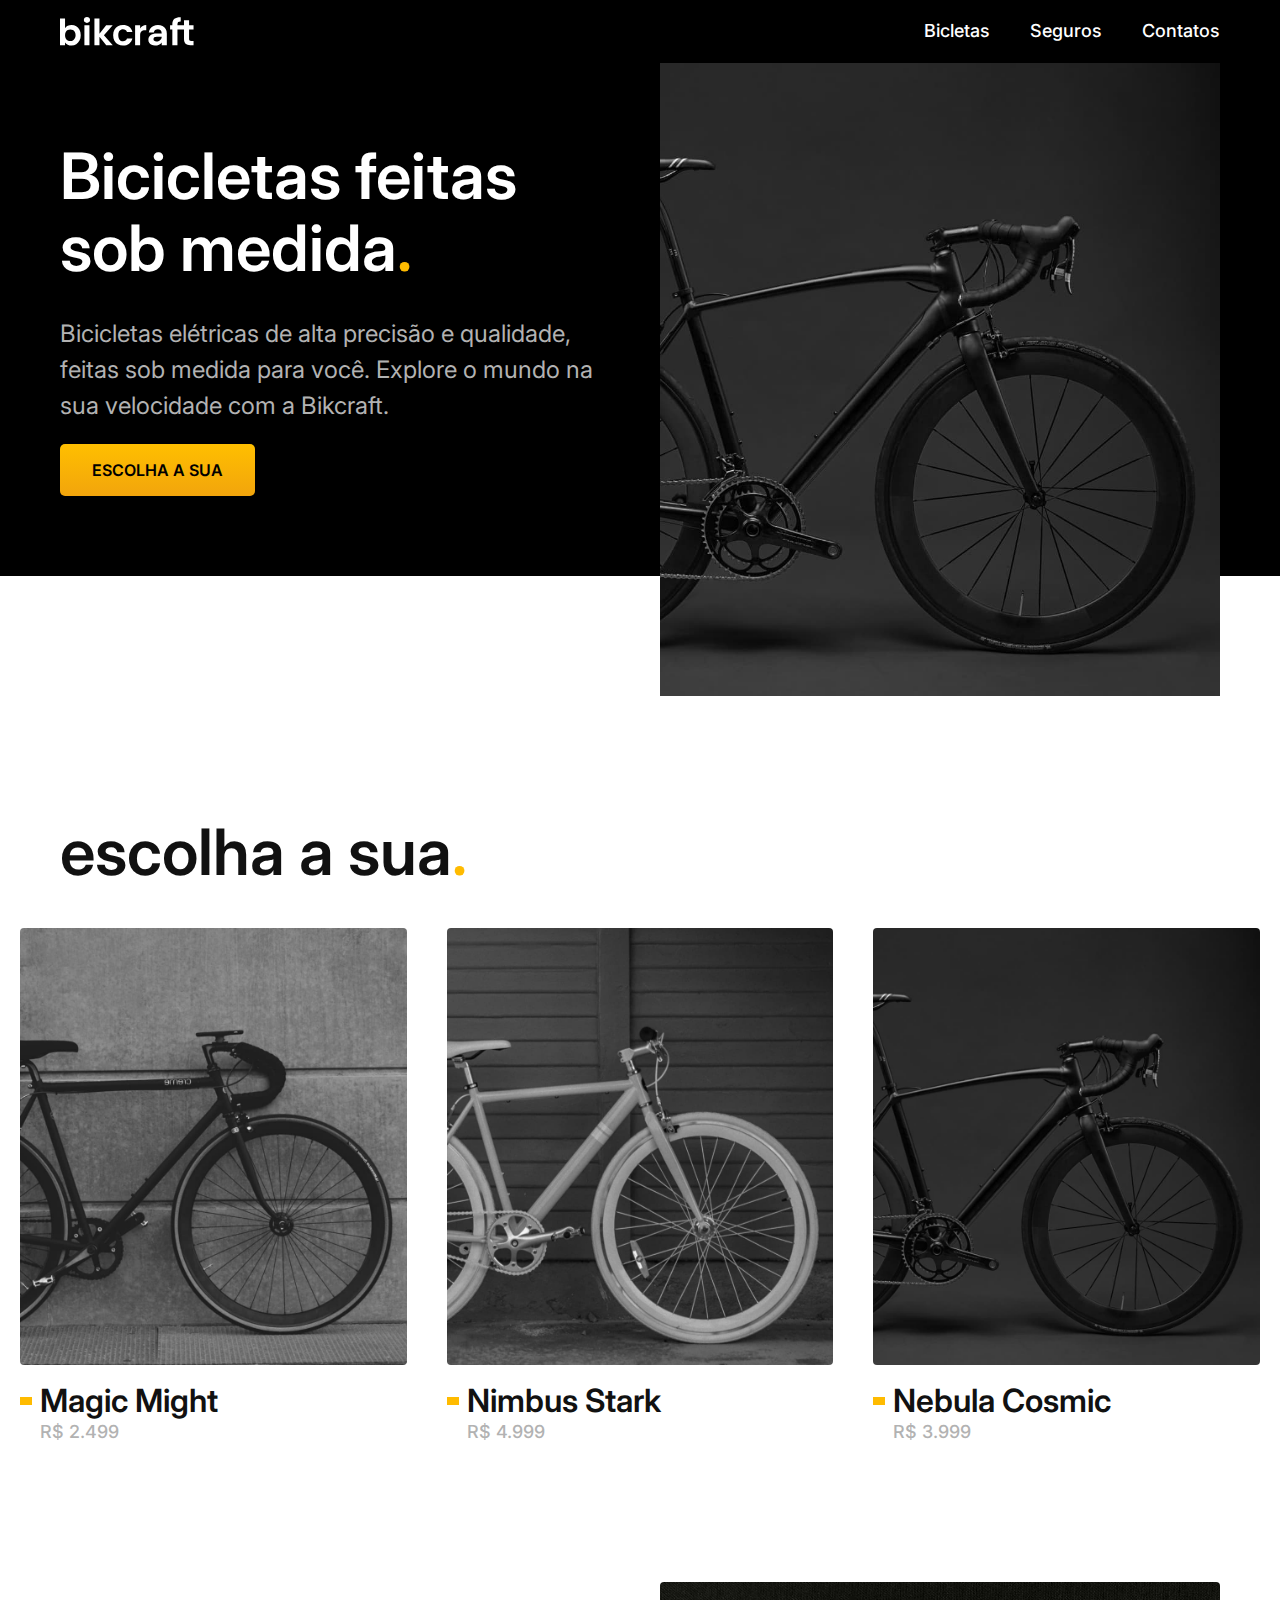
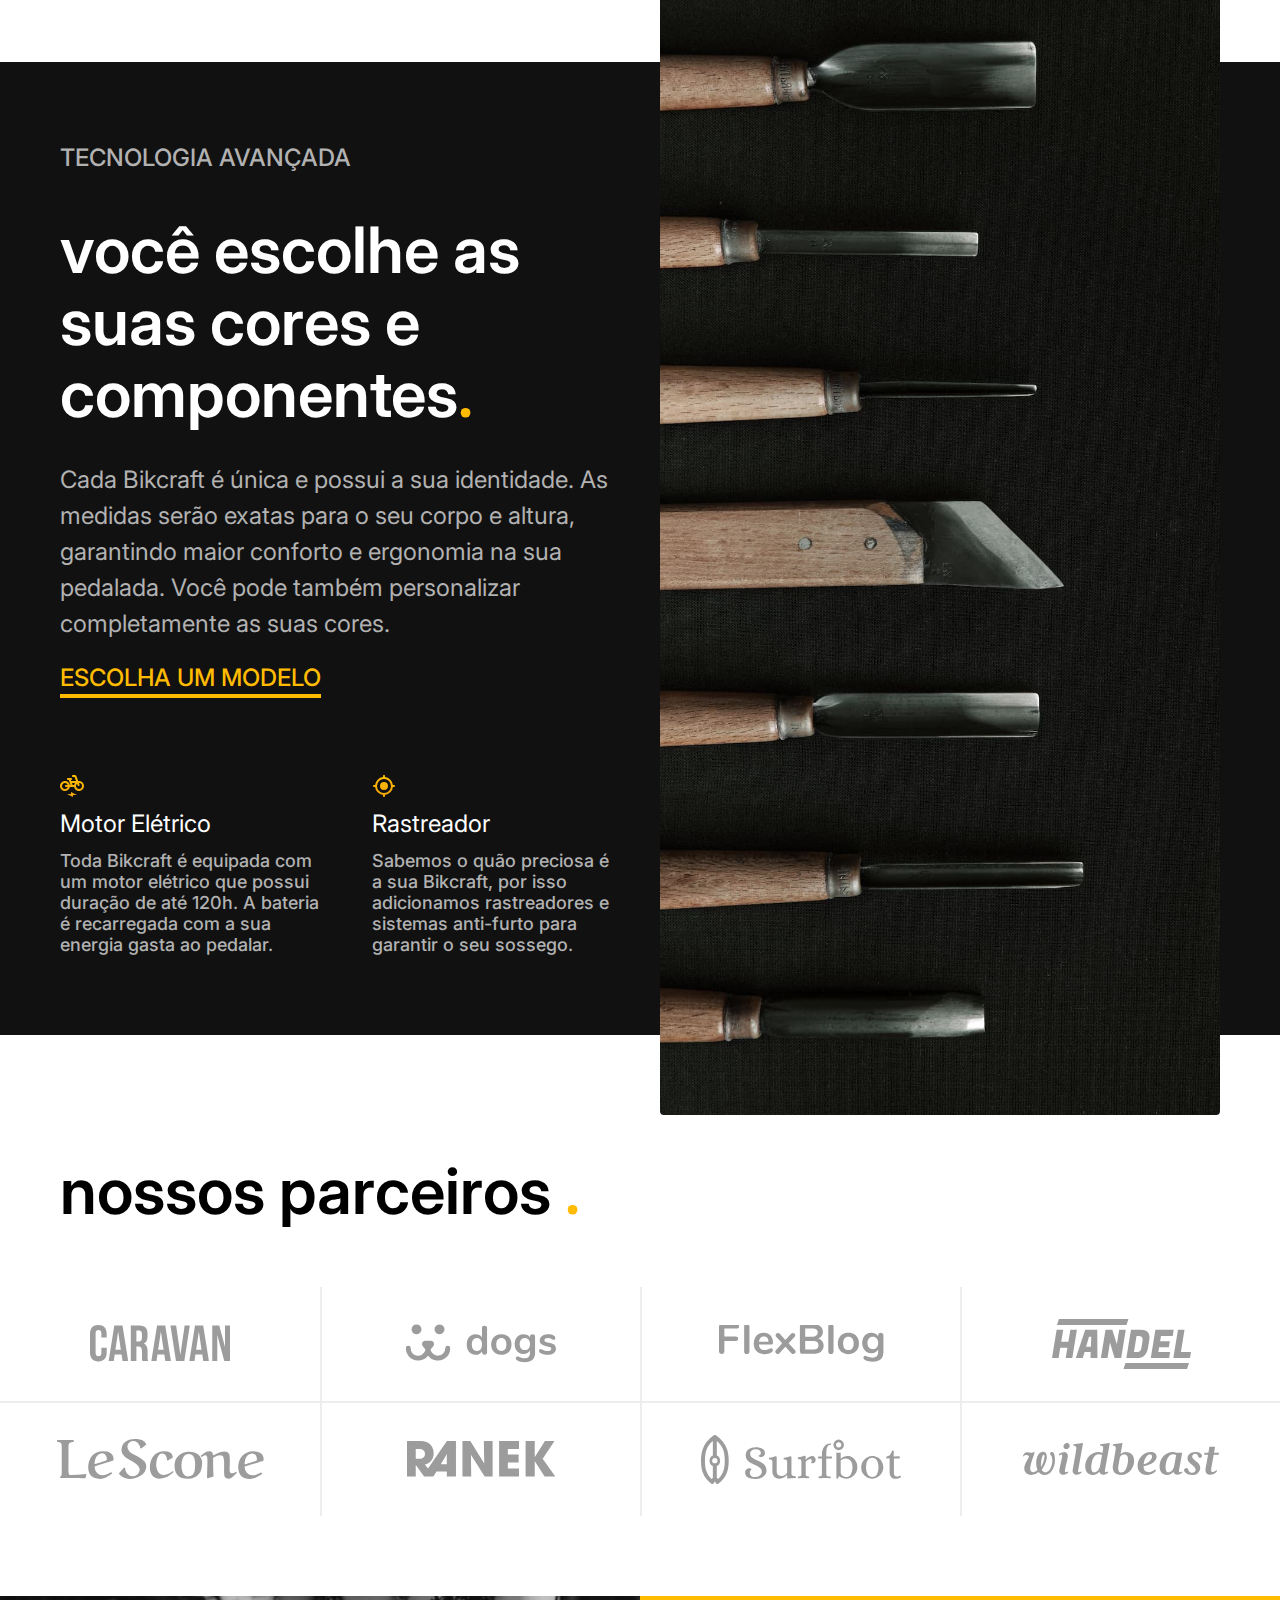
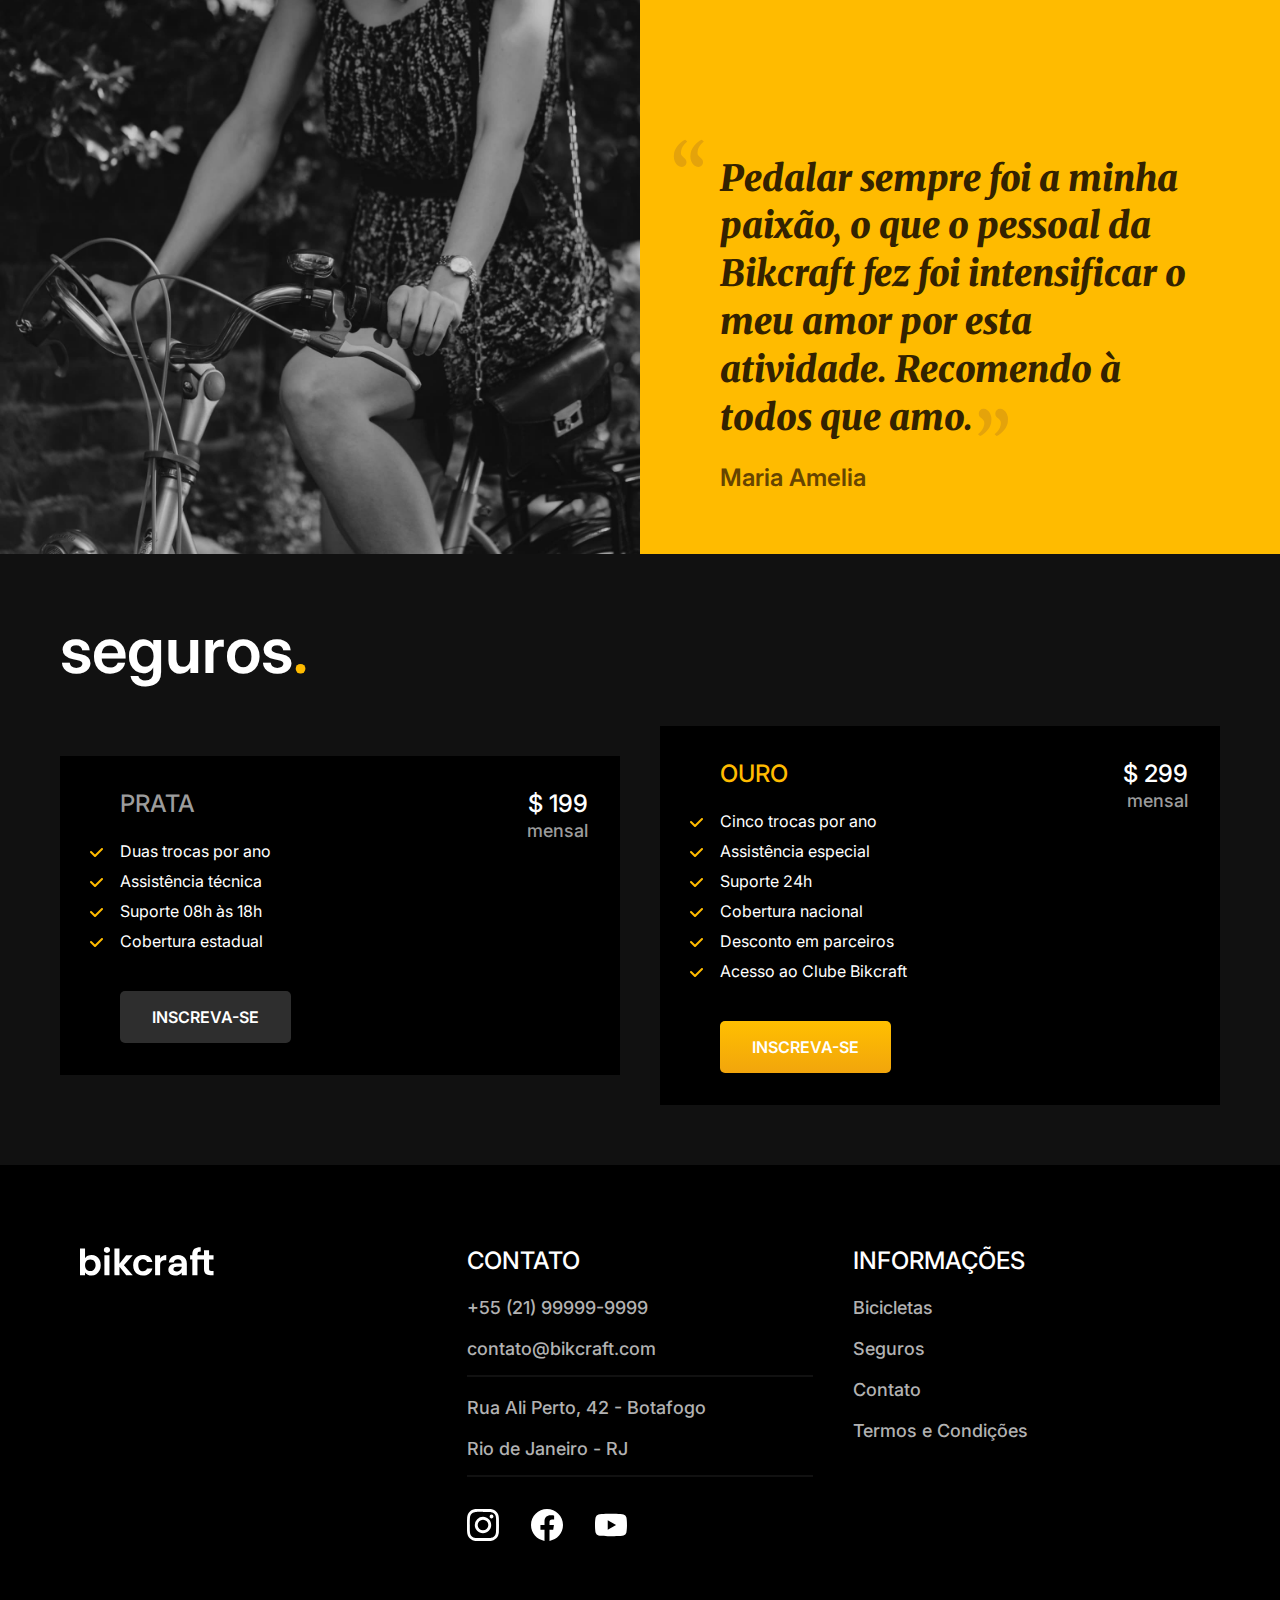
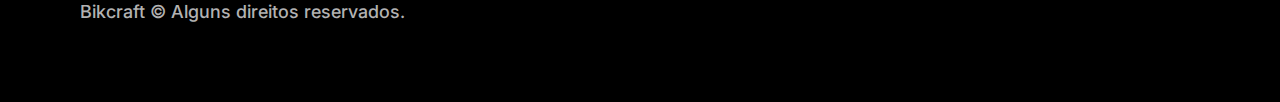
==== commit 4cad2a5f: "feat: adicionar footer" ====
--- a/index.html
+++ b/index.html
@@ -93,13 +93,13 @@
 
                 <div class="tecnologia-vantagens">
 
-                    <div>
+                    <div class="motor-eletrico">
                         <img src="./assets/img/icones/eletrica.svg" alt="">
-                        <h3 class="font-m cor-0">Motor Elétrico</h3>
+                        <h3 class="font-m cor-0 ">Motor Elétrico</h3>
                         <p class="font-s cor-5">Toda Bikcraft é equipada com um motor elétrico que possui duração de até 120h. A bateria é recarregada com a sua energia gasta ao pedalar.</p>
                     </div>
 
-                    <div>
+                    <div class="rastreador">
                         <img src="./assets/img/icones/rastreador.svg" alt="">
                         <h3 class="font-m cor-0">Rastreador</h3>
                         <p class="font-s cor-5">Sabemos o quão preciosa é a sua Bikcraft, por isso adicionamos rastreadores e sistemas anti-furto para garantir o seu sossego.</p>
@@ -157,8 +157,8 @@
                     <li>Assistência técnica</li>
                     <li>Suporte 08h às 18h</li>
                     <li>Cobertura estadual</li>
-                    <a href="" class="botao  seguro-botao botao-prata">INSCREVA-SE</a>
-                </ul>
+                </ul>
+                <a href="" class="botao  seguro-botao botao-prata">INSCREVA-SE</a>
 
             </div>
 
@@ -176,8 +176,8 @@
                     <li>Cobertura nacional</li>
                     <li>Desconto em parceiros</li>
                     <li>Acesso ao Clube Bikcraft</li>
-                    <a href="" class="botao seguro-botao">INSCREVA-SE</a>
-                </ul>
+                </ul>
+                <a href="" class="botao seguro-botao">INSCREVA-SE</a>
             </div>
         </div>
     </article>
